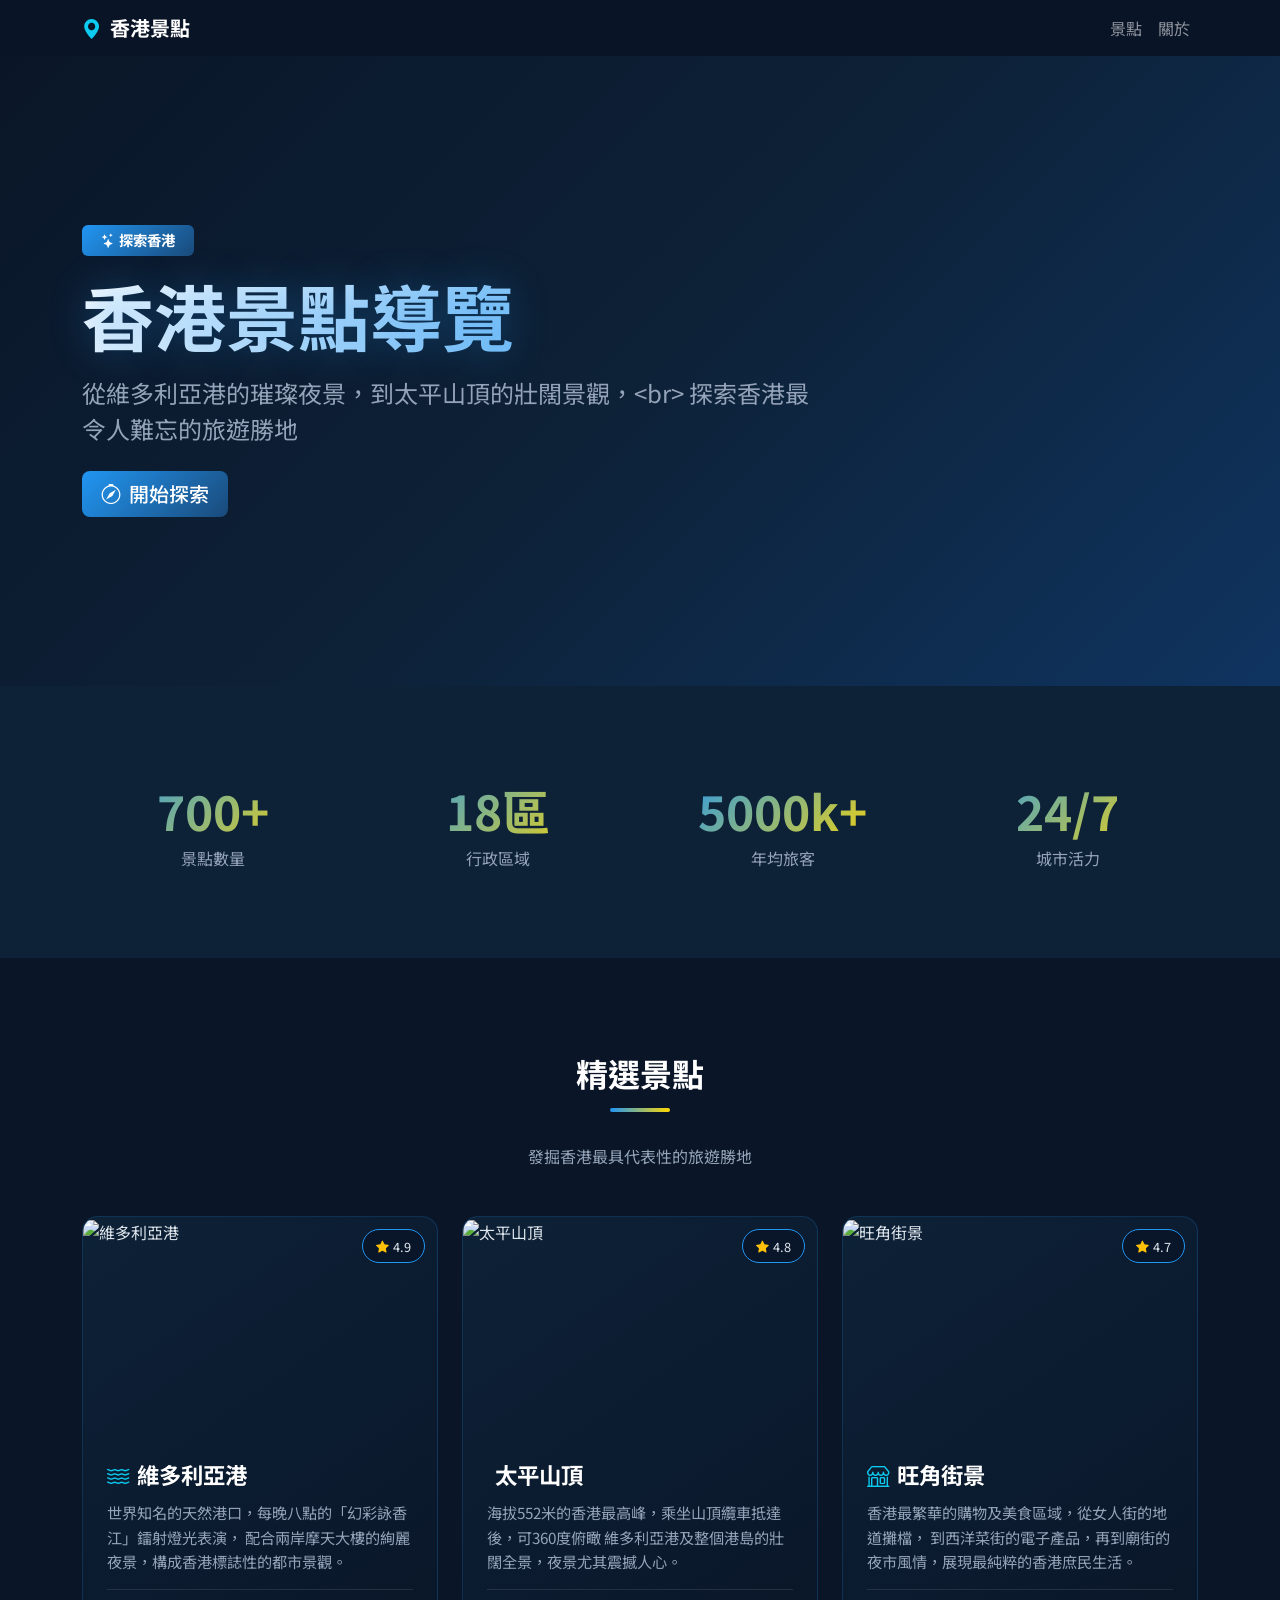
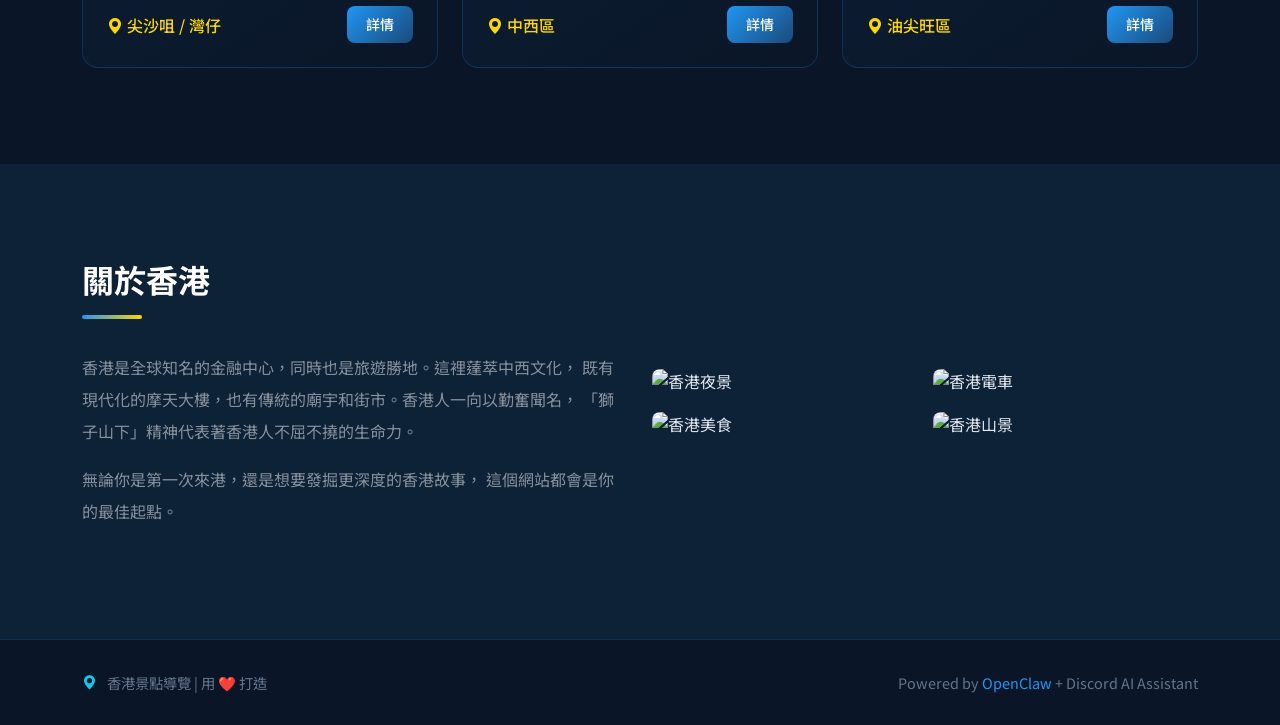
==== projects/hk-place-web/index.html @ 6b58ecf0 "feat: add YouTube video design + HK attractions demo page - YOUTUBE_VIDEO_DESIGN.md: Full video scri" ====
<!DOCTYPE html>
<html lang="zh-Hant">
<head>
    <meta charset="UTF-8">
    <meta name="viewport" content="width=device-width, initial-scale=1.0">
    <title>香港景點導覽 | Hong Kong Attractions</title>
    <!-- Bootstrap 5 CSS -->
    <link href="https://cdn.jsdelivr.net/npm/bootstrap@5.3.2/dist/css/bootstrap.min.css" rel="stylesheet">
    <!-- Google Fonts - Noto Sans HK -->
    <link rel="preconnect" href="https://fonts.googleapis.com">
    <link rel="preconnect" href="https://fonts.gstatic.com" crossorigin>
    <link href="https://fonts.googleapis.com/css2?family=Noto+Sans+HK:wght@400;500;700&display=swap" rel="stylesheet">
    <!-- Bootstrap Icons -->
    <link rel="stylesheet" href="https://cdn.jsdelivr.net/npm/bootstrap-icons@1.11.1/font/bootstrap-icons.css">
    <style>
        :root {
            --hk-midnight: #0a1628;
            --hk-deep-blue: #0d2137;
            --hk-accent: #1a4a7a;
            --hk-glow: #2196F3;
            --hk-gold: #FFD700;
        }

        * {
            font-family: 'Noto Sans HK', sans-serif;
        }

        body {
            background-color: var(--hk-midnight);
            color: #e0e6ed;
        }

        /* Hero Section */
        .hero-section {
            min-height: 70vh;
            background: linear-gradient(135deg, var(--hk-midnight) 0%, var(--hk-deep-blue) 50%, #0f3460 100%);
            position: relative;
            overflow: hidden;
            display: flex;
            align-items: center;
        }

        .hero-section::before {
            content: '';
            position: absolute;
            top: 0;
            left: 0;
            right: 0;
            bottom: 0;
            background: url('https://images.unsplash.com/photo-1536599018102-9f803c140fc1?w=1920&q=80') center/cover;
            opacity: 0.3;
        }

        .hero-section .container {
            position: relative;
            z-index: 2;
        }

        .hero-title {
            font-size: clamp(2.5rem, 6vw, 4.5rem);
            font-weight: 700;
            background: linear-gradient(135deg, #ffffff 0%, var(--hk-glow) 100%);
            -webkit-background-clip: text;
            -webkit-text-fill-color: transparent;
            background-clip: text;
            text-shadow: 0 0 40px rgba(33, 150, 243, 0.3);
        }

        .hero-subtitle {
            font-size: clamp(1.1rem, 2.5vw, 1.5rem);
            color: #94a3b8;
        }

        .badge-hk {
            background: linear-gradient(135deg, var(--hk-glow), var(--hk-accent));
            padding: 0.5rem 1.2rem;
            font-size: 0.9rem;
        }

        /* Attraction Cards */
        .attraction-card {
            background: linear-gradient(145deg, var(--hk-deep-blue), var(--hk-midnight));
            border: 1px solid rgba(33, 150, 243, 0.2);
            border-radius: 16px;
            overflow: hidden;
            transition: transform 0.3s ease, box-shadow 0.3s ease;
            height: 100%;
        }

        .attraction-card:hover {
            transform: translateY(-8px);
            box-shadow: 0 20px 40px rgba(33, 150, 243, 0.2);
            border-color: var(--hk-glow);
        }

        .card-img-wrapper {
            height: 220px;
            overflow: hidden;
            position: relative;
        }

        .card-img-wrapper img {
            width: 100%;
            height: 100%;
            object-fit: cover;
            transition: transform 0.5s ease;
        }

        .attraction-card:hover .card-img-wrapper img {
            transform: scale(1.1);
        }

        .card-badge {
            position: absolute;
            top: 12px;
            right: 12px;
            background: rgba(10, 22, 40, 0.85);
            backdrop-filter: blur(8px);
            padding: 0.4rem 0.8rem;
            border-radius: 20px;
            font-size: 0.8rem;
            border: 1px solid var(--hk-glow);
        }

        .card-body {
            padding: 1.5rem;
        }

        .card-title {
            font-size: 1.4rem;
            font-weight: 700;
            color: #ffffff;
            margin-bottom: 0.75rem;
        }

        .card-text {
            color: #94a3b8;
            font-size: 0.95rem;
            line-height: 1.6;
        }

        .card-footer-custom {
            display: flex;
            justify-content: space-between;
            align-items: center;
            margin-top: 1rem;
            padding-top: 1rem;
            border-top: 1px solid rgba(255, 255, 255, 0.1);
        }

        .rating {
            color: var(--hk-gold);
            font-weight: 500;
        }

        .btn-hk {
            background: linear-gradient(135deg, var(--hk-glow), var(--hk-accent));
            color: white;
            border: none;
            padding: 0.5rem 1.2rem;
            border-radius: 8px;
            font-weight: 500;
            transition: all 0.3s ease;
        }

        .btn-hk:hover {
            color: white;
            transform: scale(1.05);
            box-shadow: 0 4px 15px rgba(33, 150, 243, 0.4);
        }

        /* Section Titles */
        .section-title {
            font-size: 2rem;
            font-weight: 700;
            text-align: center;
            margin-bottom: 1rem;
            color: #ffffff;
        }

        .section-subtitle {
            text-align: center;
            color: #94a3b8;
            margin-bottom: 3rem;
        }

        .title-decoration {
            width: 60px;
            height: 4px;
            background: linear-gradient(90deg, var(--hk-glow), var(--hk-gold));
            border-radius: 2px;
            margin: 0 auto 2rem;
        }

        /* Stats Section */
        .stats-section {
            background: var(--hk-deep-blue);
            padding: 4rem 0;
        }

        .stat-item {
            text-align: center;
            padding: 1.5rem;
        }

        .stat-number {
            font-size: 3rem;
            font-weight: 700;
            background: linear-gradient(135deg, var(--hk-glow), var(--hk-gold));
            -webkit-background-clip: text;
            -webkit-text-fill-color: transparent;
            background-clip: text;
        }

        .stat-label {
            color: #94a3b8;
            font-size: 1rem;
        }

        /* Footer */
        .footer {
            background: var(--hk-midnight);
            border-top: 1px solid rgba(33, 150, 243, 0.2);
            padding: 2rem 0;
        }

        .footer-text {
            color: #64748b;
            font-size: 0.9rem;
        }

        .footer-text a {
            color: var(--hk-glow);
            text-decoration: none;
        }

        /* Scroll to top button */
        .scroll-top {
            position: fixed;
            bottom: 30px;
            right: 30px;
            width: 50px;
            height: 50px;
            background: linear-gradient(135deg, var(--hk-glow), var(--hk-accent));
            border-radius: 50%;
            display: flex;
            align-items: center;
            justify-content: center;
            color: white;
            text-decoration: none;
            opacity: 0;
            transition: opacity 0.3s ease;
            box-shadow: 0 4px 15px rgba(33, 150, 243, 0.4);
            z-index: 1000;
        }

        .scroll-top.visible {
            opacity: 1;
        }

        .scroll-top:hover {
            color: white;
            transform: translateY(-3px);
        }

        /* Responsive */
        @media (max-width: 768px) {
            .hero-section {
                min-height: 50vh;
            }
            
            .card-img-wrapper {
                height: 180px;
            }
        }
    </style>
</head>
<body>

    <!-- Navigation -->
    <nav class="navbar navbar-expand-lg navbar-dark" style="background: rgba(10, 22, 40, 0.95); backdrop-filter: blur(10px);">
        <div class="container">
            <a class="navbar-brand fw-bold" href="#">
                <i class="bi bi-geo-alt-fill text-info me-2"></i>香港景點
            </a>
            <button class="navbar-toggler border-0" type="button" data-bs-toggle="collapse" data-bs-target="#navbarNav">
                <span class="navbar-toggler-icon"></span>
            </button>
            <div class="collapse navbar-collapse" id="navbarNav">
                <ul class="navbar-nav ms-auto">
                    <li class="nav-item"><a class="nav-link" href="#attractions">景點</a></li>
                    <li class="nav-item"><a class="nav-link" href="#about">關於</a></li>
                </ul>
            </div>
        </div>
    </nav>

    <!-- Hero Section -->
    <section class="hero-section">
        <div class="container text-center text-lg-start">
            <div class="row align-items-center">
                <div class="col-lg-8">
                    <span class="badge badge-hk mb-3">
                        <i class="bi bi-stars me-1"></i>探索香港
                    </span>
                    <h1 class="hero-title mb-3">香港景點導覽</h1>
                    <p class="hero-subtitle mb-4">
                        從維多利亞港的璀璨夜景，到太平山頂的壯闊景觀，<br>
                        探索香港最令人難忘的旅遊勝地
                    </p>
                    <a href="#attractions" class="btn btn-hk btn-lg">
                        <i class="bi bi-compass me-2"></i>開始探索
                    </a>
                </div>
            </div>
        </div>
    </section>

    <!-- Stats Section -->
    <section class="stats-section">
        <div class="container">
            <div class="row">
                <div class="col-6 col-md-3">
                    <div class="stat-item">
                        <div class="stat-number">700+</div>
                        <div class="stat-label">景點數量</div>
                    </div>
                </div>
                <div class="col-6 col-md-3">
                    <div class="stat-item">
                        <div class="stat-number">18區</div>
                        <div class="stat-label">行政區域</div>
                    </div>
                </div>
                <div class="col-6 col-md-3">
                    <div class="stat-item">
                        <div class="stat-number">5000k+</div>
                        <div class="stat-label">年均旅客</div>
                    </div>
                </div>
                <div class="col-6 col-md-3">
                    <div class="stat-item">
                        <div class="stat-number">24/7</div>
                        <div class="stat-label">城市活力</div>
                    </div>
                </div>
            </div>
        </div>
    </section>

    <!-- Attractions Section -->
    <section id="attractions" class="py-5" style="background: var(--hk-midnight);">
        <div class="container py-5">
            <h2 class="section-title">精選景點</h2>
            <div class="title-decoration"></div>
            <p class="section-subtitle">發掘香港最具代表性的旅遊勝地</p>
            
            <div class="row g-4">
                <!-- Victoria Harbour -->
                <div class="col-lg-4 col-md-6">
                    <div class="attraction-card">
                        <div class="card-img-wrapper">
                            <img src="https://images.unsplash.com/photo-1536599018102-9f803c140fc1?w=800&q=80" 
                                 alt="維多利亞港" loading="lazy">
                            <span class="card-badge">
                                <i class="bi bi-star-fill text-warning me-1"></i>4.9
                            </span>
                        </div>
                        <div class="card-body">
                            <h3 class="card-title">
                                <i class="bi bi-water text-info me-2"></i>維多利亞港
                            </h3>
                            <p class="card-text">
                                世界知名的天然港口，每晚八點的「幻彩詠香江」鐳射燈光表演，
                                配合兩岸摩天大樓的絢麗夜景，構成香港標誌性的都市景觀。
                            </p>
                            <div class="card-footer-custom">
                                <span class="rating">
                                    <i class="bi bi-geo-alt-fill me-1"></i>尖沙咀 / 灣仔
                                </span>
                                <a href="#" class="btn btn-hk btn-sm">詳情</a>
                            </div>
                        </div>
                    </div>
                </div>

                <!-- Victoria Peak -->
                <div class="col-lg-4 col-md-6">
                    <div class="attraction-card">
                        <div class="card-img-wrapper">
                            <img src="https://images.unsplash.com/photo-1518509562904-e7ef99cdcc86?w=800&q=80" 
                                 alt="太平山頂" loading="lazy">
                            <span class="card-badge">
                                <i class="bi bi-star-fill text-warning me-1"></i>4.8
                            </span>
                        </div>
                        <div class="card-body">
                            <h3 class="card-title">
                                <i class="bi bi-mountain text-info me-2"></i>太平山頂
                            </h3>
                            <p class="card-text">
                                海拔552米的香港最高峰，乘坐山頂纜車抵達後，可360度俯瞰
                                維多利亞港及整個港島的壯闊全景，夜景尤其震撼人心。
                            </p>
                            <div class="card-footer-custom">
                                <span class="rating">
                                    <i class="bi bi-geo-alt-fill me-1"></i>中西區
                                </span>
                                <a href="#" class="btn btn-hk btn-sm">詳情</a>
                            </div>
                        </div>
                    </div>
                </div>

                <!-- Mong Kok -->
                <div class="col-lg-4 col-md-6">
                    <div class="attraction-card">
                        <div class="card-img-wrapper">
                            <img src="https://images.unsplash.com/photo-1506970845246-18f21d533b20?w=800&q=80" 
                                 alt="旺角街景" loading="lazy">
                            <span class="card-badge">
                                <i class="bi bi-star-fill text-warning me-1"></i>4.7
                            </span>
                        </div>
                        <div class="card-body">
                            <h3 class="card-title">
                                <i class="bi bi-shop text-info me-2"></i>旺角街景
                            </h3>
                            <p class="card-text">
                                香港最繁華的購物及美食區域，從女人街的地道攤檔，
                                到西洋菜街的電子產品，再到廟街的夜市風情，展現最純粹的香港庶民生活。
                            </p>
                            <div class="card-footer-custom">
                                <span class="rating">
                                    <i class="bi bi-geo-alt-fill me-1"></i>油尖旺區
                                </span>
                                <a href="#" class="btn btn-hk btn-sm">詳情</a>
                            </div>
                        </div>
                    </div>
                </div>
            </div>
        </div>
    </section>

    <!-- About Section -->
    <section id="about" class="py-5" style="background: var(--hk-deep-blue);">
        <div class="container py-5">
            <div class="row align-items-center">
                <div class="col-lg-6 mb-4 mb-lg-0">
                    <h2 class="section-title text-lg-start">關於香港</h2>
                    <div class="title-decoration ms-lg-0"></div>
                    <p class="text-white-50 lh-lg">
                        香港是全球知名的金融中心，同時也是旅遊勝地。這裡薘萃中西文化，
                        既有現代化的摩天大樓，也有傳統的廟宇和街市。香港人一向以勤奮聞名，
                        「獅子山下」精神代表著香港人不屈不撓的生命力。
                    </p>
                    <p class="text-white-50 lh-lg">
                        無論你是第一次來港，還是想要發掘更深度的香港故事，
                        這個網站都會是你的最佳起點。
                    </p>
                </div>
                <div class="col-lg-6">
                    <div class="row g-3">
                        <div class="col-6">
                            <img src="https://images.unsplash.com/photo-1590735213920-68192a487bc2?w=400&q=80" 
                                 alt="香港夜景" class="img-fluid rounded-3">
                        </div>
                        <div class="col-6">
                            <img src="https://images.unsplash.com/photo-1558431382-f12e866a069d?w=400&q=80" 
                                 alt="香港電車" class="img-fluid rounded-3">
                        </div>
                        <div class="col-6">
                            <img src="https://images.unsplash.com/photo-1534540328408-c0fc3c1b902e?w=400&q=80" 
                                 alt="香港美食" class="img-fluid rounded-3">
                        </div>
                        <div class="col-6">
                            <img src="https://images.unsplash.com/photo-1583864697784-a0efc8379f70?w=400&q=80" 
                                 alt="香港山景" class="img-fluid rounded-3">
                        </div>
                    </div>
                </div>
            </div>
        </div>
    </section>

    <!-- Footer -->
    <footer class="footer">
        <div class="container">
            <div class="row align-items-center">
                <div class="col-md-6 text-center text-md-start mb-3 mb-md-0">
                    <p class="footer-text mb-0">
                        <i class="bi bi-geo-alt-fill text-info me-2"></i>
                        香港景點導覽 | 用 ❤️ 打造
                    </p>
                </div>
                <div class="col-md-6 text-center text-md-end">
                    <p class="footer-text mb-0">
                        Powered by <a href="#">OpenClaw</a> + Discord AI Assistant
                    </p>
                </div>
            </div>
        </div>
    </footer>

    <!-- Scroll to top -->
    <a href="#" class="scroll-top" id="scrollTop">
        <i class="bi bi-arrow-up"></i>
    </a>

    <!-- Bootstrap JS -->
    <script src="https://cdn.jsdelivr.net/npm/bootstrap@5.3.2/dist/js/bootstrap.bundle.min.js"></script>
    
    <script>
        // Scroll to top button visibility
        const scrollTopBtn = document.getElementById('scrollTop');
        window.addEventListener('scroll', () => {
            if (window.scrollY > 300) {
                scrollTopBtn.classList.add('visible');
            } else {
                scrollTopBtn.classList.remove('visible');
            }
        });

        // Smooth scroll
        document.querySelectorAll('a[href^="#"]').forEach(anchor => {
            anchor.addEventListener('click', function (e) {
                e.preventDefault();
                const target = document.querySelector(this.getAttribute('href'));
                if (target) {
                    target.scrollIntoView({
                        behavior: 'smooth',
                        block: 'start'
                    });
                }
            });
        });

        // Intersection Observer for fade-in animations
        const observerOptions = {
            threshold: 0.1,
            rootMargin: '0px 0px -50px 0px'
        };

        const observer = new IntersectionObserver((entries) => {
            entries.forEach(entry => {
                if (entry.isIntersecting) {
                    entry.target.style.opacity = '1';
                    entry.target.style.transform = 'translateY(0)';
                }
            });
        }, observerOptions);

        document.querySelectorAll('.attraction-card').forEach((card, index) => {
            card.style.opacity = '0';
            card.style.transform = 'translateY(30px)';
            card.style.transition = `all 0.6s ease ${index * 0.1}s`;
            observer.observe(card);
        });

        // Typing effect for hero subtitle
        const typingText = document.querySelector('.hero-subtitle');
        if (typingText) {
            const originalHTML = typingText.innerHTML;
            typingText.innerHTML = '';
            let i = 0;
            function typeWriter() {
                if (i < originalHTML.length) {
                    typingText.innerHTML += originalHTML.charAt(i);
                    i++;
                    setTimeout(typeWriter, 20);
                }
            }
            // Start typing after a short delay
            setTimeout(typeWriter, 800);
        }

        console.log('🌃 香港景點導覽 - 載入完成！');
    </script>
</body>
</html>
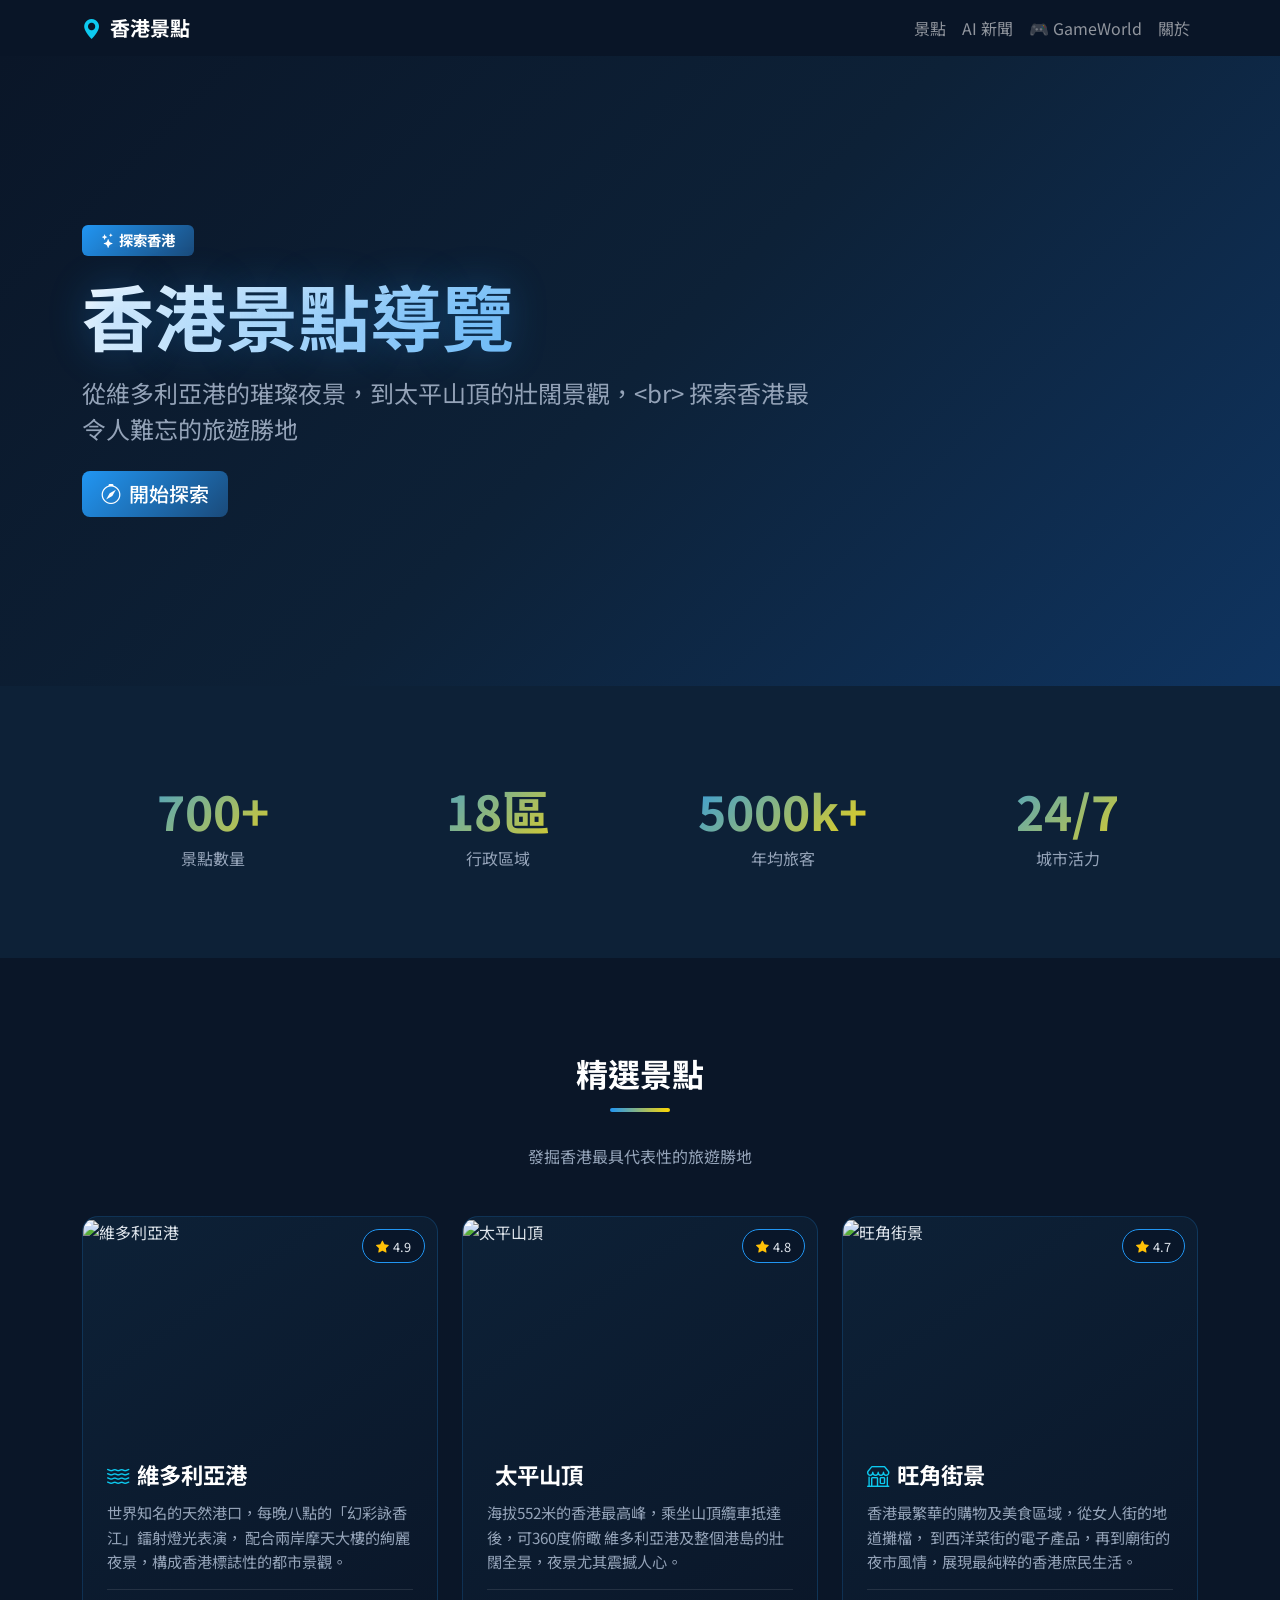
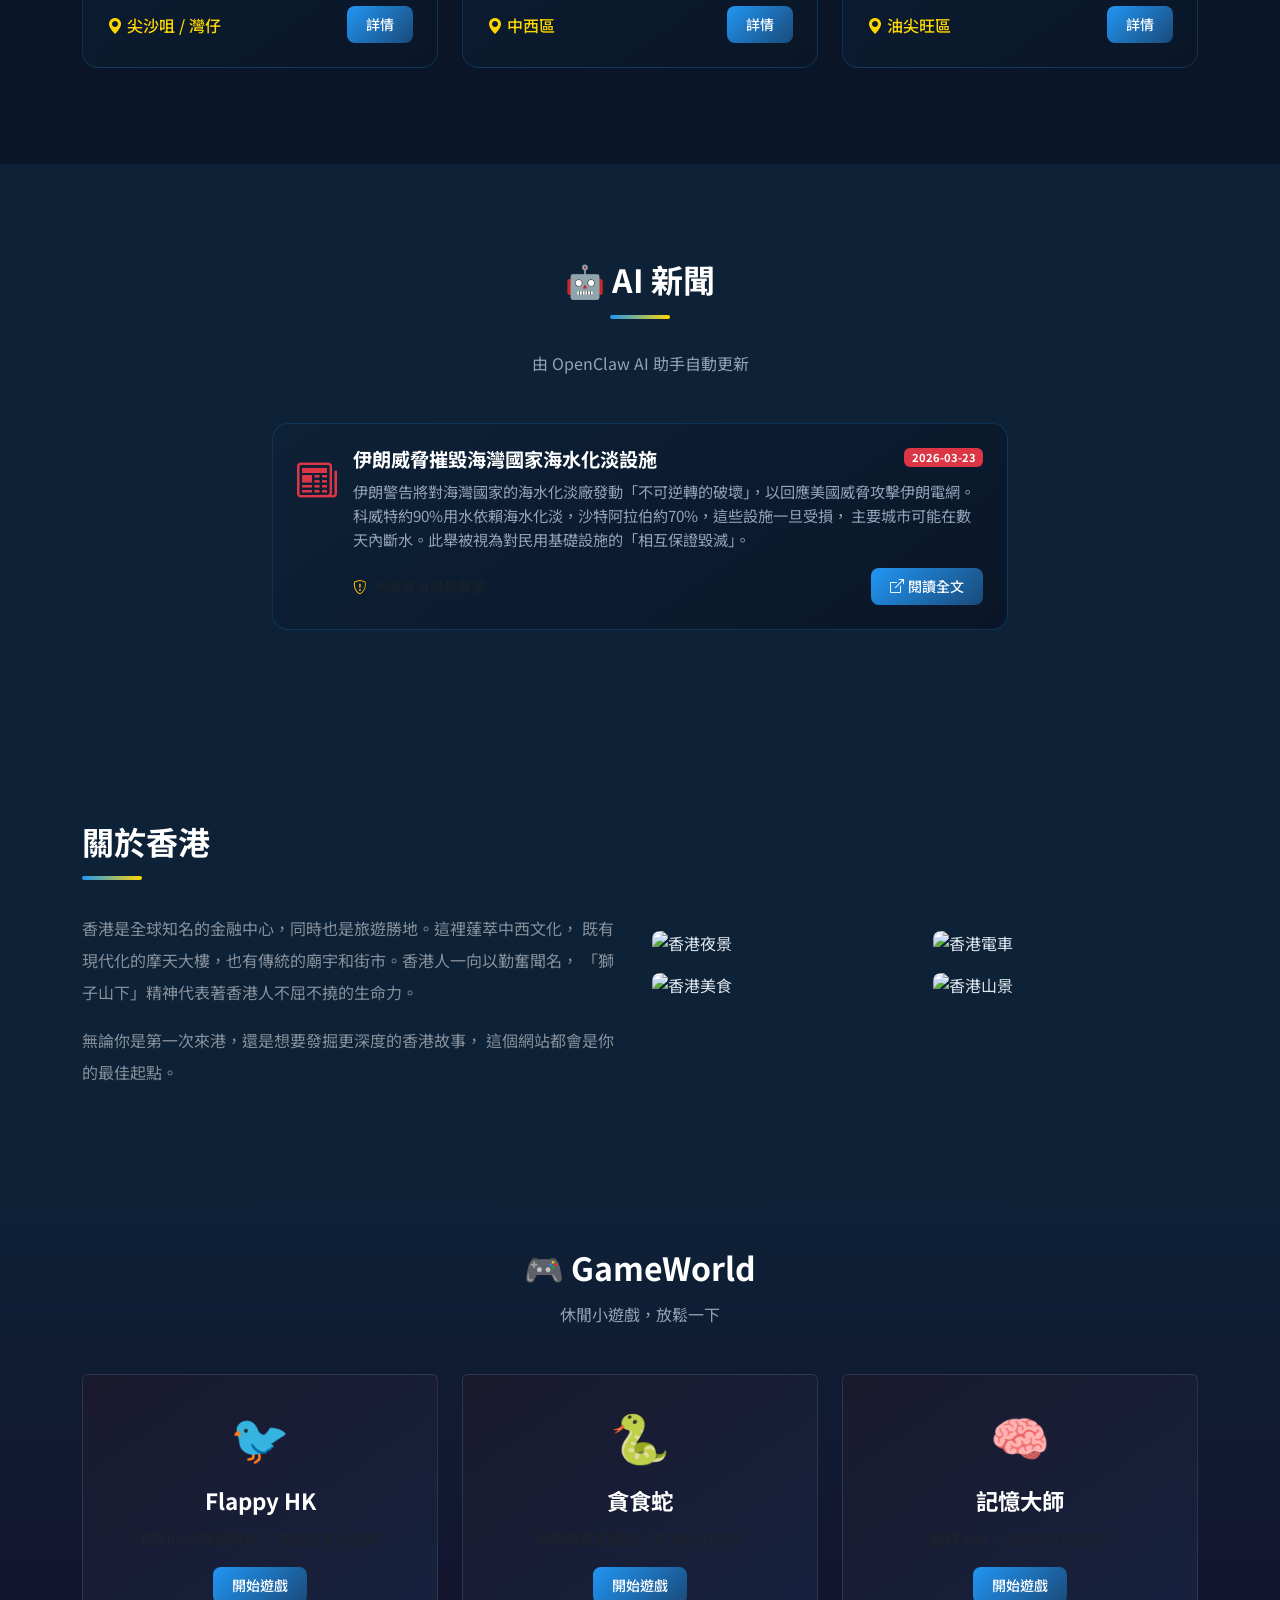
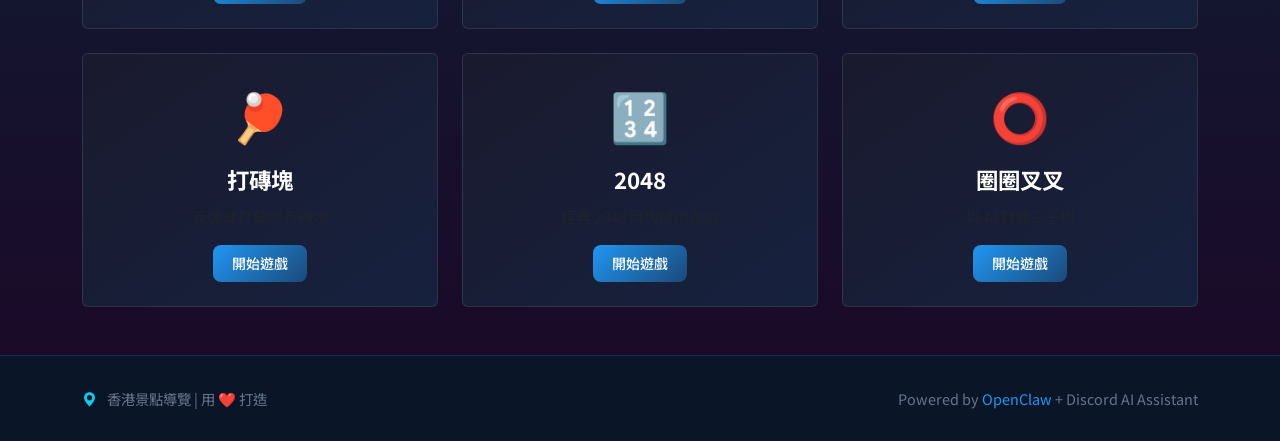
==== commit f435cc66: "feat: add GameWorld mini games section - Added 🎮 GameWorld nav link - 6 mini games: Flappy HK, Snake" ====
--- a/projects/hk-place-web/index.html
+++ b/projects/hk-place-web/index.html
@@ -273,6 +273,23 @@
                 height: 180px;
             }
         }
+
+        /* GameWorld Cards */
+        .game-card {
+            transition: transform 0.3s ease, box-shadow 0.3s ease;
+            cursor: pointer;
+        }
+        .game-card:hover {
+            transform: translateY(-8px) scale(1.02);
+            box-shadow: 0 15px 35px rgba(139, 92, 246, 0.3);
+            border-color: rgba(139, 92, 246, 0.5) !important;
+        }
+        .game-icon {
+            transition: transform 0.3s ease;
+        }
+        .game-card:hover .game-icon {
+            transform: scale(1.2);
+        }
     </style>
 </head>
 <body>
@@ -289,6 +306,8 @@
             <div class="collapse navbar-collapse" id="navbarNav">
                 <ul class="navbar-nav ms-auto">
                     <li class="nav-item"><a class="nav-link" href="#attractions">景點</a></li>
+                    <li class="nav-item"><a class="nav-link" href="#news">AI 新聞</a></li>
+                    <li class="nav-item"><a class="nav-link" href="#gameworld">🎮 GameWorld</a></li>
                     <li class="nav-item"><a class="nav-link" href="#about">關於</a></li>
                 </ul>
             </div>
@@ -443,6 +462,53 @@
         </div>
     </section>
 
+    <!-- AI News Section -->
+    <section id="news" class="py-5" style="background: var(--hk-deep-blue);">
+        <div class="container py-5">
+            <h2 class="section-title">🤖 AI 新聞</h2>
+            <div class="title-decoration"></div>
+            <p class="section-subtitle">由 OpenClaw AI 助手自動更新</p>
+            
+            <div class="row g-4 justify-content-center">
+                <div class="col-lg-8">
+                    <div class="attraction-card p-4">
+                        <div class="d-flex align-items-start gap-3">
+                            <div class="news-icon-wrapper">
+                                <i class="bi bi-newspaper text-danger" style="font-size: 2.5rem;"></i>
+                            </div>
+                            <div class="flex-grow-1">
+                                <div class="d-flex justify-content-between align-items-start mb-2">
+                                    <h3 class="card-title mb-0" style="font-size: 1.2rem;">
+                                        伊朗威脅摧毀海灣國家海水化淡設施
+                                    </h3>
+                                    <span class="badge bg-danger ms-2" style="font-size: 0.7rem; white-space: nowrap;">
+                                        2026-03-23
+                                    </span>
+                                </div>
+                                <p class="card-text mb-3" style="font-size: 0.95rem;">
+                                    伊朗警告將對海灣國家的海水化淡廠發動「不可逆轉的破壞」，以回應美國威脅攻擊伊朗電網。
+                                    科威特約90%用水依賴海水化淡，沙特阿拉伯約70%，這些設施一旦受損，
+                                    主要城市可能在數天內斷水。此舉被視為對民用基礎設施的「相互保證毀滅」。
+                                </p>
+                                <div class="card-footer-custom border-0 pt-0 mt-2">
+                                    <span class="text-muted" style="font-size: 0.85rem;">
+                                        <i class="bi bi-shield-exclamation text-warning me-1"></i>
+                                        地緣政治局勢緊張
+                                    </span>
+                                    <a href="https://www.theguardian.com/world/2026/mar/23/iran-threat-to-destroy-water-facilities-gulf" 
+                                       target="_blank" 
+                                       class="btn btn-hk btn-sm">
+                                        <i class="bi bi-box-arrow-up-right me-1"></i>閱讀全文
+                                    </a>
+                                </div>
+                            </div>
+                        </div>
+                    </div>
+                </div>
+            </div>
+        </div>
+    </section>
+
     <!-- About Section -->
     <section id="about" class="py-5" style="background: var(--hk-deep-blue);">
         <div class="container py-5">
@@ -484,6 +550,103 @@
         </div>
     </section>
 
+    <!-- GameWorld Section -->
+    <section id="gameworld" class="py-5" style="background: linear-gradient(180deg, var(--hk-deep-blue) 0%, #1a0a28 100%);">
+        <div class="container">
+            <h2 class="section-title">🎮 GameWorld</h2>
+            <p class="section-subtitle">休閒小遊戲，放鬆一下</p>
+            
+            <div class="row g-4">
+                <!-- Flappy Bird Clone -->
+                <div class="col-md-6 col-lg-4">
+                    <div class="card h-100 game-card" style="background: linear-gradient(145deg, #1a1a2e, #16213e); border: 1px solid rgba(255,255,255,0.1);">
+                        <div class="card-body text-center">
+                            <div class="game-icon mb-3" style="font-size: 3rem;">🐦</div>
+                            <h5 class="card-title">Flappy HK</h5>
+                            <p class="card-text text-muted small">控制小鳥穿過障礙，飛越維多利亞港</p>
+                            <button class="btn btn-hk btn-sm" onclick="launchGame('flappy')">開始遊戲</button>
+                        </div>
+                    </div>
+                </div>
+                
+                <!-- Snake Game -->
+                <div class="col-md-6 col-lg-4">
+                    <div class="card h-100 game-card" style="background: linear-gradient(145deg, #1a1a2e, #16213e); border: 1px solid rgba(255,255,255,0.1);">
+                        <div class="card-body text-center">
+                            <div class="game-icon mb-3" style="font-size: 3rem;">🐍</div>
+                            <h5 class="card-title">貪食蛇</h5>
+                            <p class="card-text text-muted small">經典貪食蛇遊戲，吃掉所有食物</p>
+                            <button class="btn btn-hk btn-sm" onclick="launchGame('snake')">開始遊戲</button>
+                        </div>
+                    </div>
+                </div>
+                
+                <!-- Memory Game -->
+                <div class="col-md-6 col-lg-4">
+                    <div class="card h-100 game-card" style="background: linear-gradient(145deg, #1a1a2e, #16213e); border: 1px solid rgba(255,255,255,0.1);">
+                        <div class="card-body text-center">
+                            <div class="game-icon mb-3" style="font-size: 3rem;">🧠</div>
+                            <h5 class="card-title">記憶大師</h5>
+                            <p class="card-text text-muted small">翻轉卡片，測試你的記憶力</p>
+                            <button class="btn btn-hk btn-sm" onclick="launchGame('memory')">開始遊戲</button>
+                        </div>
+                    </div>
+                </div>
+                
+                <!-- Breakout -->
+                <div class="col-md-6 col-lg-4">
+                    <div class="card h-100 game-card" style="background: linear-gradient(145deg, #1a1a2e, #16213e); border: 1px solid rgba(255,255,255,0.1);">
+                        <div class="card-body text-center">
+                            <div class="game-icon mb-3" style="font-size: 3rem;">🏓</div>
+                            <h5 class="card-title">打磚塊</h5>
+                            <p class="card-text text-muted small">反彈球打破所有磚塊</p>
+                            <button class="btn btn-hk btn-sm" onclick="launchGame('breakout')">開始遊戲</button>
+                        </div>
+                    </div>
+                </div>
+                
+                <!-- 2048 -->
+                <div class="col-md-6 col-lg-4">
+                    <div class="card h-100 game-card" style="background: linear-gradient(145deg, #1a1a2e, #16213e); border: 1px solid rgba(255,255,255,0.1);">
+                        <div class="card-body text-center">
+                            <div class="game-icon mb-3" style="font-size: 3rem;">🔢</div>
+                            <h5 class="card-title">2048</h5>
+                            <p class="card-text text-muted small">經典 2048 滑塊拼圖遊戲</p>
+                            <button class="btn btn-hk btn-sm" onclick="launchGame('2048')">開始遊戲</button>
+                        </div>
+                    </div>
+                </div>
+                
+                <!-- Tic Tac Toe -->
+                <div class="col-md-6 col-lg-4">
+                    <div class="card h-100 game-card" style="background: linear-gradient(145deg, #1a1a2e, #16213e); border: 1px solid rgba(255,255,255,0.1);">
+                        <div class="card-body text-center">
+                            <div class="game-icon mb-3" style="font-size: 3rem;">⭕</div>
+                            <h5 class="card-title">圈圈叉叉</h5>
+                            <p class="card-text text-muted small">與 AI 對戰三子棋</p>
+                            <button class="btn btn-hk btn-sm" onclick="launchGame('tictactoe')">開始遊戲</button>
+                        </div>
+                    </div>
+                </div>
+            </div>
+        </div>
+    </section>
+
+    <!-- Game Modal -->
+    <div class="modal fade" id="gameModal" tabindex="-1" aria-hidden="true">
+        <div class="modal-dialog modal-lg modal-dialog-centered">
+            <div class="modal-content" style="background: var(--hk-midnight);">
+                <div class="modal-header border-secondary">
+                    <h5 class="modal-title" id="gameModalTitle">遊戲</h5>
+                    <button type="button" class="btn-close btn-close-white" data-bs-dismiss="modal" aria-label="Close"></button>
+                </div>
+                <div class="modal-body p-0" id="gameContainer" style="min-height: 400px; background: #0a0a0a;">
+                    <!-- Game will be rendered here -->
+                </div>
+            </div>
+        </div>
+    </div>
+
     <!-- Footer -->
     <footer class="footer">
         <div class="container">
@@ -576,6 +739,452 @@
         }
 
         console.log('🌃 香港景點導覽 - 載入完成！');
+
+        // ==================== GAMEWORLD ====================
+        const gameModal = new bootstrap.Modal(document.getElementById('gameModal'));
+        let currentGame = null;
+
+        function launchGame(gameType) {
+            document.getElementById('gameModalTitle').textContent = {
+                'flappy': '🐦 Flappy HK',
+                'snake': '🐍 貪食蛇',
+                'memory': '🧠 記憶大師',
+                'breakout': '🏓 打磚塊',
+                '2048': '🔢 2048',
+                'tictactoe': '⭕ 圈圈叉叉'
+            }[gameType] || '遊戲';
+            
+            const container = document.getElementById('gameContainer');
+            container.innerHTML = '';
+            
+            switch(gameType) {
+                case 'flappy': initFlappyBird(container); break;
+                case 'snake': initSnake(container); break;
+                case 'memory': initMemory(container); break;
+                case 'breakout': initBreakout(container); break;
+                case '2048': init2048(container); break;
+                case 'tictactoe': initTicTacToe(container); break;
+            }
+            
+            gameModal.show();
+        }
+
+        // ---- FLAPPY BIRD ----
+        function initFlappyBird(container) {
+            container.innerHTML = `<canvas id="flappyCanvas" width="400" height="500" style="display:block;margin:0 auto;"></canvas>`;
+            const canvas = document.getElementById('flappyCanvas');
+            const ctx = canvas.getContext('2d');
+            
+            let bird = { x: 80, y: 250, vy: 0, gravity: 0.5, jump: -8, radius: 15 };
+            let pipes = [], score = 0, gameOver = false, running = true;
+            
+            function spawnPipe() {
+                const gap = 120 + Math.random() * 40;
+                const height = 100 + Math.random() * 150;
+                pipes.push({ x: 400, top: height, bottom: 400 - gap, passed: false });
+            }
+            
+            function draw() {
+                ctx.fillStyle = '#1a1a2e';
+                ctx.fillRect(0, 0, 400, 500);
+                
+                // Draw pipes
+                pipes.forEach(p => {
+                    ctx.fillStyle = '#22c55e';
+                    ctx.fillRect(p.x, 0, 50, p.top);
+                    ctx.fillRect(p.x, p.bottom, 50, 500 - p.bottom);
+                });
+                
+                // Draw bird
+                ctx.fillStyle = '#fbbf24';
+                ctx.beginPath();
+                ctx.arc(bird.x, bird.y, bird.radius, 0, Math.PI * 2);
+                ctx.fill();
+                
+                // Draw score
+                ctx.fillStyle = 'white';
+                ctx.font = 'bold 30px sans-serif';
+                ctx.textAlign = 'center';
+                ctx.fillText(score, 200, 50);
+                
+                if (gameOver) {
+                    ctx.fillStyle = 'rgba(0,0,0,0.7)';
+                    ctx.fillRect(0, 0, 400, 500);
+                    ctx.fillStyle = 'white';
+                    ctx.font = 'bold 24px sans-serif';
+                    ctx.fillText('遊戲結束!', 200, 230);
+                    ctx.font = '18px sans-serif';
+                    ctx.fillText('分數: ' + score, 200, 265);
+                    ctx.fillText('點擊重新開始', 200, 300);
+                }
+            }
+            
+            function update() {
+                if (gameOver) return;
+                bird.vy += bird.gravity;
+                bird.y += bird.vy;
+                if (bird.y > 480 || bird.y < 0) gameOver = true;
+                
+                pipes.forEach(p => {
+                    p.x -= 2;
+                    if (p.x < -50) pipes.shift();
+                    if (!p.passed && p.x + 50 < bird.x) {
+                        p.passed = true;
+                        score++;
+                    }
+                    if (bird.x + bird.radius > p.x && bird.x - bird.radius < p.x + 50) {
+                        if (bird.y - bird.radius < p.top || bird.y + bird.radius > p.bottom) {
+                            gameOver = true;
+                        }
+                    }
+                });
+            }
+            
+            function loop() {
+                if (!running) return;
+                update();
+                draw();
+                if (!gameOver) requestAnimationFrame(loop);
+            }
+            
+            setInterval(() => { if (!gameOver) spawnPipe(); }, 2000);
+            loop();
+            
+            canvas.onclick = () => {
+                if (gameOver) {
+                    pipes = []; bird.y = 250; bird.vy = 0; score = 0; gameOver = false;
+                    loop();
+                } else {
+                    bird.vy = bird.jump;
+                }
+            };
+        }
+
+        // ---- SNAKE ----
+        function initSnake(container) {
+            container.innerHTML = `<canvas id="snakeCanvas" width="320" height="320" style="display:block;margin:0 auto;"></canvas>
+                <div style="text-align:center;color:white;padding:10px;">分數: <span id="snakeScore">0</span></div>`;
+            const canvas = document.getElementById('snakeCanvas');
+            const ctx = canvas.getContext('2d');
+            const gridSize = 16;
+            const tileCount = 20;
+            
+            let snake = [{x: 10, y: 10}], food = {x: 15, y: 15}, dx = 0, dy = 0, score = 0, gameOver = false;
+            
+            function draw() {
+                ctx.fillStyle = '#1a1a2e';
+                ctx.fillRect(0, 0, 320, 320);
+                
+                // Draw food
+                ctx.fillStyle = '#ef4444';
+                ctx.fillRect(food.x * gridSize + 1, food.y * gridSize + 1, gridSize - 2, gridSize - 2);
+                
+                // Draw snake
+                ctx.fillStyle = '#22c55e';
+                snake.forEach((s, i) => {
+                    ctx.fillStyle = i === 0 ? '#4ade80' : '#22c55e';
+                    ctx.fillRect(s.x * gridSize + 1, s.y * gridSize + 1, gridSize - 2, gridSize - 2);
+                });
+                
+                document.getElementById('snakeScore').textContent = score;
+            }
+            
+            function update() {
+                if (gameOver) return;
+                const head = { x: snake[0].x + dx, y: snake[0].y + dy };
+                
+                if (head.x < 0 || head.x >= tileCount || head.y < 0 || head.y >= tileCount) {
+                    gameOver = true; return;
+                }
+                
+                if (snake.some(s => s.x === head.x && s.y === head.y)) {
+                    gameOver = true; return;
+                }
+                
+                snake.unshift(head);
+                
+                if (head.x === food.x && head.y === food.y) {
+                    score++;
+                    food = { x: Math.floor(Math.random() * tileCount), y: Math.floor(Math.random() * tileCount) };
+                } else {
+                    snake.pop();
+                }
+            }
+            
+            function loop() {
+                update();
+                draw();
+                if (!gameOver) setTimeout(loop, 100);
+                else {
+                    ctx.fillStyle = 'rgba(0,0,0,0.7)';
+                    ctx.fillRect(0, 0, 320, 320);
+                    ctx.fillStyle = 'white';
+                    ctx.font = 'bold 20px sans-serif';
+                    ctx.textAlign = 'center';
+                    ctx.fillText('遊戲結束! 分數: ' + score, 160, 160);
+                }
+            }
+            
+            document.onkeydown = e => {
+                if (e.key === 'ArrowUp' && dy === 0) { dx = 0; dy = -1; }
+                else if (e.key === 'ArrowDown' && dy === 0) { dx = 0; dy = 1; }
+                else if (e.key === 'ArrowLeft' && dx === 0) { dx = -1; dy = 0; }
+                else if (e.key === 'ArrowRight' && dx === 0) { dx = 1; dy = 0; }
+            };
+            
+            loop();
+        }
+
+        // ---- MEMORY ----
+        function initMemory(container) {
+            const emojis = ['🎮', '🎯', '🎨', '🎭', '🎪', '🎢', '🎡', '🎠'];
+            let cards = [...emojis, ...emojis].sort(() => Math.random() - 0.5);
+            let flipped = [], matched = 0, moves = 0;
+            
+            container.innerHTML = `<div id="memoryBoard" style="display:grid;grid-template-columns:repeat(4,1fr);gap:10px;max-width:400px;margin:20px auto;padding:20px;"></div>
+                <div style="text-align:center;color:white;">用時: <span id="memoryMoves">0</span> 步</div>`;
+            
+            const board = document.getElementById('memoryBoard');
+            
+            function render() {
+                board.innerHTML = '';
+                cards.forEach((emoji, i) => {
+                    const isFlipped = flipped.includes(i) || matched.includes(i);
+                    board.innerHTML += `<div onclick="flipCard(${i})" style="width:70px;height:70px;background:${isFlipped ? '#3b82f6' : '#1a1a2e'};border-radius:10px;display:flex;align-items:center;justify-content:center;font-size:2rem;cursor:pointer;border:2px solid ${isFlipped ? '#3b82f6' : 'transparent'};">${isFlipped ? emoji : '?'}</div>`;
+                });
+                document.getElementById('memoryMoves').textContent = moves;
+            }
+            
+            window.flipCard = (i) => {
+                if (flipped.length === 2 || flipped.includes(i) || matched.includes(i)) return;
+                flipped.push(i);
+                render();
+                
+                if (flipped.length === 2) {
+                    moves++;
+                    if (cards[flipped[0]] === cards[flipped[1]]) {
+                        matched.push(...flipped);
+                        flipped = [];
+                        if (matched.length === cards.length) {
+                            setTimeout(() => alert('恭喜通關！用了 ' + moves + ' 步'), 100);
+                        }
+                    } else {
+                        setTimeout(() => { flipped = []; render(); }, 800);
+                    }
+                    render();
+                }
+            };
+            
+            render();
+        }
+
+        // ---- BREAKOUT ----
+        function initBreakout(container) {
+            container.innerHTML = `<canvas id="breakoutCanvas" width="400" height="400" style="display:block;margin:0 auto;"></canvas>`;
+            const canvas = document.getElementById('breakoutCanvas');
+            const ctx = canvas.getContext('2d');
+            
+            let paddle = { x: 150, y: 370, w: 80, h: 10 };
+            let ball = { x: 200, y: 350, vx: 3, vy: -3, r: 8 };
+            let bricks = [];
+            
+            for (let row = 0; row < 5; row++) {
+                for (let col = 0; col < 6; col++) {
+                    bricks.push({ x: col * 65 + 10, y: row * 25 + 30, w: 60, h: 20, color: ['#ef4444','#f97316','#eab308','#22c55e','#3b82f6'][row] });
+                }
+            }
+            
+            let score = 0, gameOver = false;
+            
+            function draw() {
+                ctx.fillStyle = '#1a1a2e';
+                ctx.fillRect(0, 0, 400, 400);
+                
+                bricks.forEach(b => { ctx.fillStyle = b.color; ctx.fillRect(b.x, b.y, b.w, b.h); });
+                
+                ctx.fillStyle = '#fbbf24';
+                ctx.beginPath();
+                ctx.arc(ball.x, ball.y, ball.r, 0, Math.PI * 2);
+                ctx.fill();
+                
+                ctx.fillStyle = '#3b82f6';
+                ctx.fillRect(paddle.x, paddle.y, paddle.w, paddle.h);
+                
+                ctx.fillStyle = 'white';
+                ctx.font = 'bold 16px sans-serif';
+                ctx.textAlign = 'left';
+                ctx.fillText('分數: ' + score, 10, 390);
+            }
+            
+            function update() {
+                if (gameOver) return;
+                ball.x += ball.vx;
+                ball.y += ball.vy;
+                
+                if (ball.x < ball.r || ball.x > 400 - ball.r) ball.vx *= -1;
+                if (ball.y < ball.r) ball.vy *= -1;
+                if (ball.y > 400) { gameOver = true; return; }
+                
+                if (ball.y + ball.r > paddle.y && ball.x > paddle.x && ball.x < paddle.x + paddle.w) {
+                    ball.vy = -3;
+                }
+                
+                bricks = bricks.filter(b => {
+                    if (ball.x > b.x && ball.x < b.x + b.w && ball.y > b.y && ball.y < b.y + b.h) {
+                        ball.vy *= -1;
+                        score++;
+                        return false;
+                    }
+                    return true;
+                });
+                
+                if (bricks.length === 0) { gameOver = true; alert('你赢了！分數: ' + score); }
+            }
+            
+            function loop() {
+                update();
+                draw();
+                if (!gameOver) requestAnimationFrame(loop);
+                else {
+                    ctx.fillStyle = 'rgba(0,0,0,0.7)';
+                    ctx.fillRect(0, 0, 400, 400);
+                    ctx.fillStyle = 'white';
+                    ctx.font = 'bold 20px sans-serif';
+                    ctx.textAlign = 'center';
+                    ctx.fillText('遊戲結束! 分數: ' + score, 200, 200);
+                }
+            }
+            
+            document.onkeydown = e => {
+                if (e.key === 'ArrowLeft') paddle.x = Math.max(0, paddle.x - 20);
+                if (e.key === 'ArrowRight') paddle.x = Math.min(400 - paddle.w, paddle.x + 20);
+            };
+            
+            loop();
+        }
+
+        // ---- 2048 ----
+        function init2048(container) {
+            container.innerHTML = `<div id="2048Board" style="display:grid;grid-template-columns:repeat(4,1fr);gap:5px;max-width:320px;margin:20px auto;padding:10px;background:#1a1a2e;border-radius:10px;"></div>
+                <div style="text-align:center;color:white;margin-top:10px;">分數: <span id="score2048">0</span></div>`;
+            
+            const board = document.getElementById('2048Board');
+            let grid = Array(4).fill().map(() => Array(4).fill(0));
+            let score = 0;
+            
+            function addTile() {
+                let empty = [];
+                grid.forEach((r, i) => r.forEach((c, j) => { if (c === 0) empty.push([i, j]); }));
+                if (empty.length) {
+                    const [i, j] = empty[Math.floor(Math.random() * empty.length)];
+                    grid[i][j] = Math.random() < 0.9 ? 2 : 4;
+                }
+            }
+            
+            function render() {
+                board.innerHTML = '';
+                const colors = { 0: '#2d2d44', 2: '#eee', 4: '#f2b179', 8: '#f59563', 16: '#f67c5f', 32: '#f65e3b', 64: '#edcf72', 128: '#edcc61', 256: '#edc850', 512: '#edc53f', 1024: '#edc22e', 2048: '#ed9d30' };
+                grid.forEach(row => row.forEach(val => {
+                    const div = document.createElement('div');
+                    div.style.cssText = `width:70px;height:70px;background:${colors[val] || '#1a1a2e'};border-radius:5px;display:flex;align-items:center;justify-content:center;font-size:${val > 999 ? '1rem' : '1.5rem'};font-weight:bold;color:${val > 4 ? 'white' : '#1a1a2e'};`;
+                    div.textContent = val || '';
+                    board.appendChild(div);
+                }));
+                document.getElementById('score2048').textContent = score;
+            }
+            
+            function slide(row) {
+                row = row.filter(x => x);
+                while (row.length < 4) row.push(0);
+                for (let i = 0; i < 3; i++) {
+                    if (row[i] === row[i + 1]) { row[i] *= 2; score += row[i]; row.splice(i + 1, 1); row.push(0); }
+                }
+                return row;
+            }
+            
+            function move(direction) {
+                let moved = false;
+                if (direction === 'left') {
+                    grid = grid.map(row => { const n = slide([...row]); if (n.join() !== row.join()) moved = true; return n; });
+                } else if (direction === 'right') {
+                    grid = grid.map(row => { const n = slide([...row].reverse()).reverse(); if (n.join() !== row.join()) moved = true; return n; });
+                } else if (direction === 'up') {
+                    for (let j = 0; j < 4; j++) {
+                        let col = [grid[0][j], grid[1][j], grid[2][j], grid[3][j]];
+                        col = slide(col);
+                        for (let i = 0; i < 4; i++) { if (grid[i][j] !== col[i]) moved = true; grid[i][j] = col[i]; }
+                    }
+                } else if (direction === 'down') {
+                    for (let j = 0; j < 4; j++) {
+                        let col = [grid[3][j], grid[2][j], grid[1][j], grid[0][j]];
+                        col = slide(col);
+                        for (let i = 0; i < 4; i++) { if (grid[i][j] !== col[3-i]) moved = true; grid[i][j] = col[3-i]; }
+                    }
+                }
+                if (moved) { addTile(); render(); }
+            }
+            
+            document.onkeydown = e => {
+                if (['ArrowUp', 'ArrowDown', 'ArrowLeft', 'ArrowRight'].includes(e.key)) {
+                    e.preventDefault();
+                    move({ ArrowUp: 'up', ArrowDown: 'down', ArrowLeft: 'left', ArrowRight: 'right' }[e.key]);
+                }
+            };
+            
+            addTile(); addTile(); render();
+        }
+
+        // ---- TIC TAC TOE ----
+        function initTicTacToe(container) {
+            container.innerHTML = `<div id="tttBoard" style="display:grid;grid-template-columns:repeat(3,1fr);gap:5px;max-width:300px;margin:20px auto;"></div>
+                <div id="tttStatus" style="text-align:center;color:white;margin-top:15px;font-size:1.2rem;">你的回合 (❌)</div>
+                <div style="text-align:center;margin-top:10px;"><button onclick="resetTicTacToe()" class="btn btn-hk btn-sm">重新開始</button></div>`;
+            
+            let board = Array(9).fill(''), player = 'X', gameOver = false;
+            
+            function checkWinner(b) {
+                const lines = [[0,1,2],[3,4,5],[6,7,8],[0,3,6],[1,4,7],[2,5,8],[0,4,8],[2,4,6]];
+                for (let [a,c,d] of lines) {
+                    if (b[a] && b[a] === b[c] && b[a] === b[d]) return b[a];
+                }
+                return b.includes('') ? null : 'tie';
+            }
+            
+            function render() {
+                const boardEl = document.getElementById('tttBoard');
+                boardEl.innerHTML = '';
+                board.forEach((val, i) => {
+                    const cell = document.createElement('div');
+                    cell.style.cssText = `width:90px;height:90px;background:#1a1a2e;border-radius:10px;display:flex;align-items:center;justify-content:center;font-size:2.5rem;cursor:pointer;`;
+                    cell.textContent = val === 'X' ? '❌' : val === 'O' ? '⭕' : '';
+                    cell.onclick = () => {
+                        if (board[i] || gameOver || player === 'O') return;
+                        board[i] = 'X';
+                        const winner = checkWinner(board);
+                        if (winner) { gameOver = true; document.getElementById('tttStatus').textContent = winner === 'tie' ? '平手!' : '你贏了! 🎉'; return; }
+                        player = 'O';
+                        document.getElementById('tttStatus').textContent = 'AI 思考中...';
+                        setTimeout(() => {
+                            // Simple AI
+                            let empty = board.map((v, i) => v ? -1 : i).filter(i => i >= 0);
+                            if (empty.length) {
+                                board[empty[Math.floor(Math.random() * empty.length)]] = 'O';
+                                const winner = checkWinner(board);
+                                if (winner) { gameOver = true; document.getElementById('tttStatus').textContent = winner === 'tie' ? '平手!' : 'AI 贏了! 🤖'; return; }
+                                player = 'X';
+                                document.getElementById('tttStatus').textContent = '你的回合 (❌)';
+                            }
+                            render();
+                        }, 500);
+                        render();
+                    };
+                    boardEl.appendChild(cell);
+                });
+            }
+            
+            window.resetTicTacToe = () => { board = Array(9).fill(''); player = 'X'; gameOver = false; document.getElementById('tttStatus').textContent = '你的回合 (❌)'; render(); };
+            render();
+        }
     </script>
 </body>
 </html>
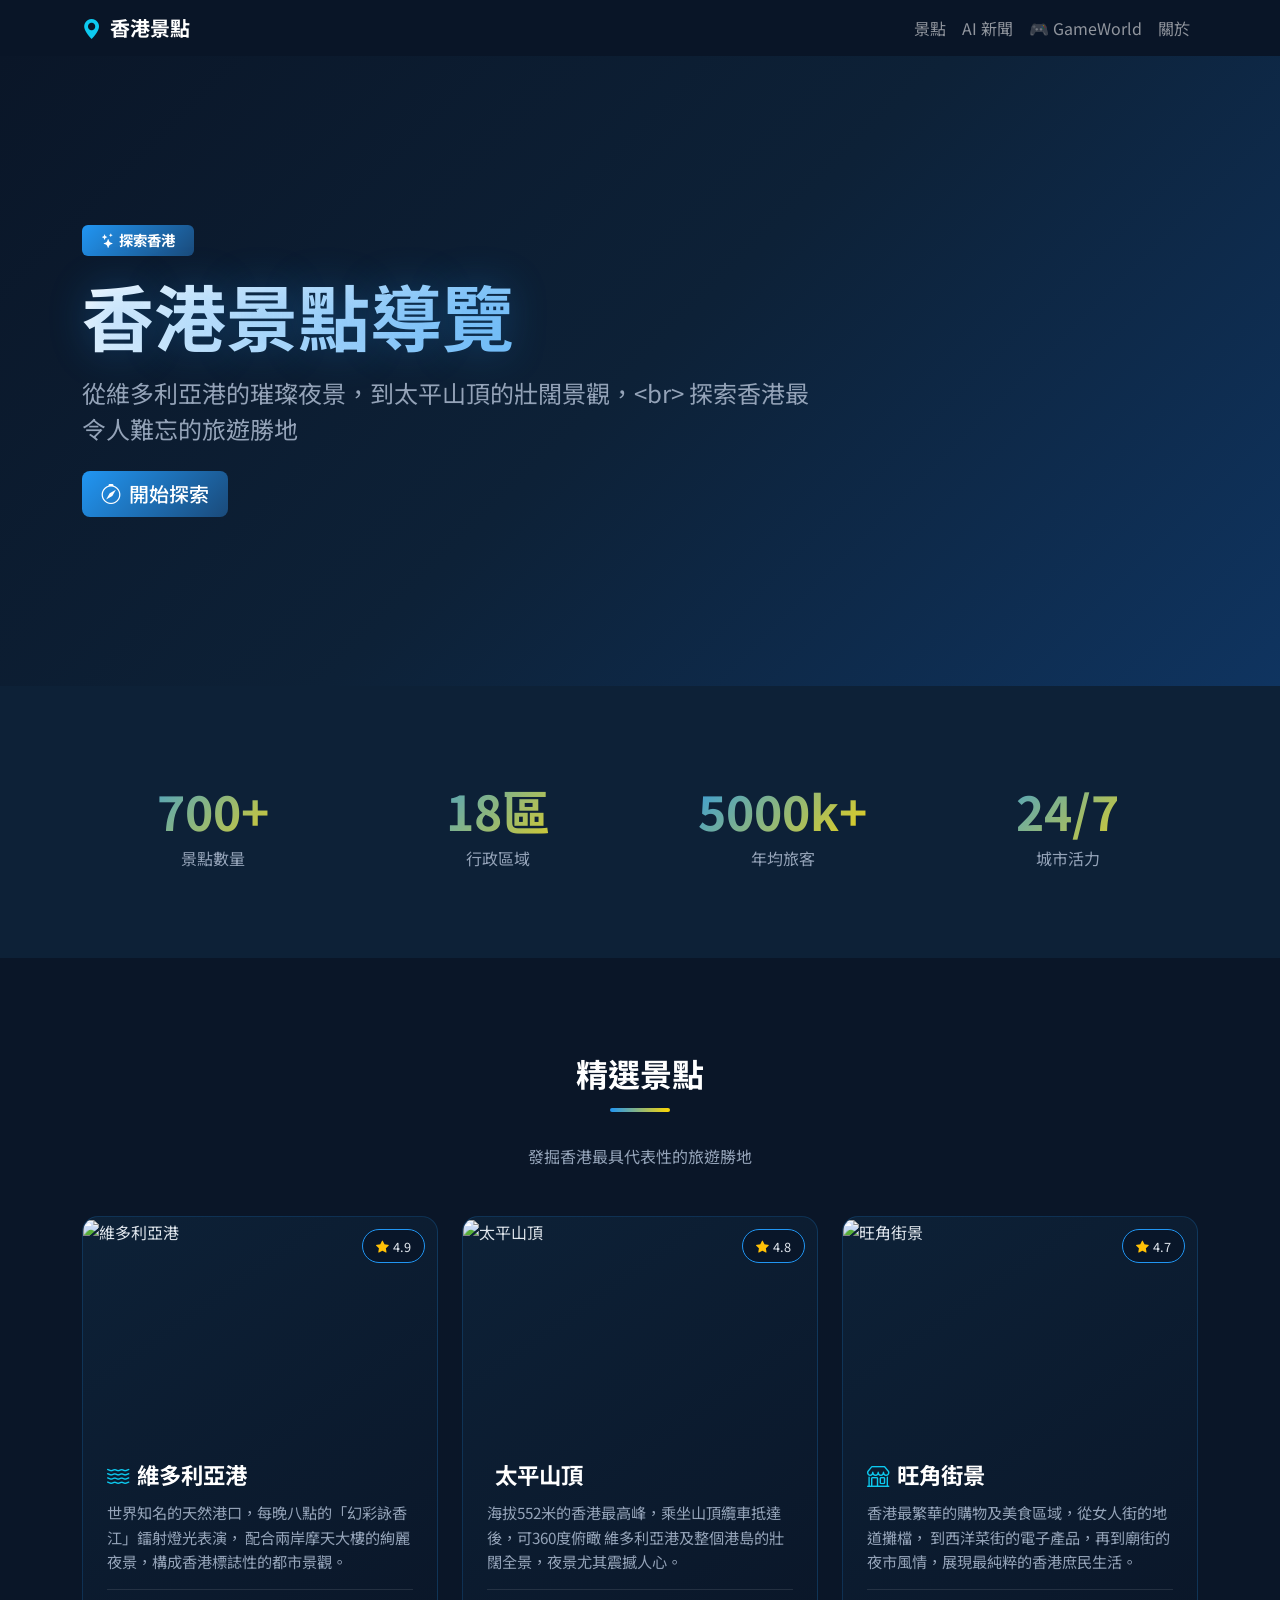
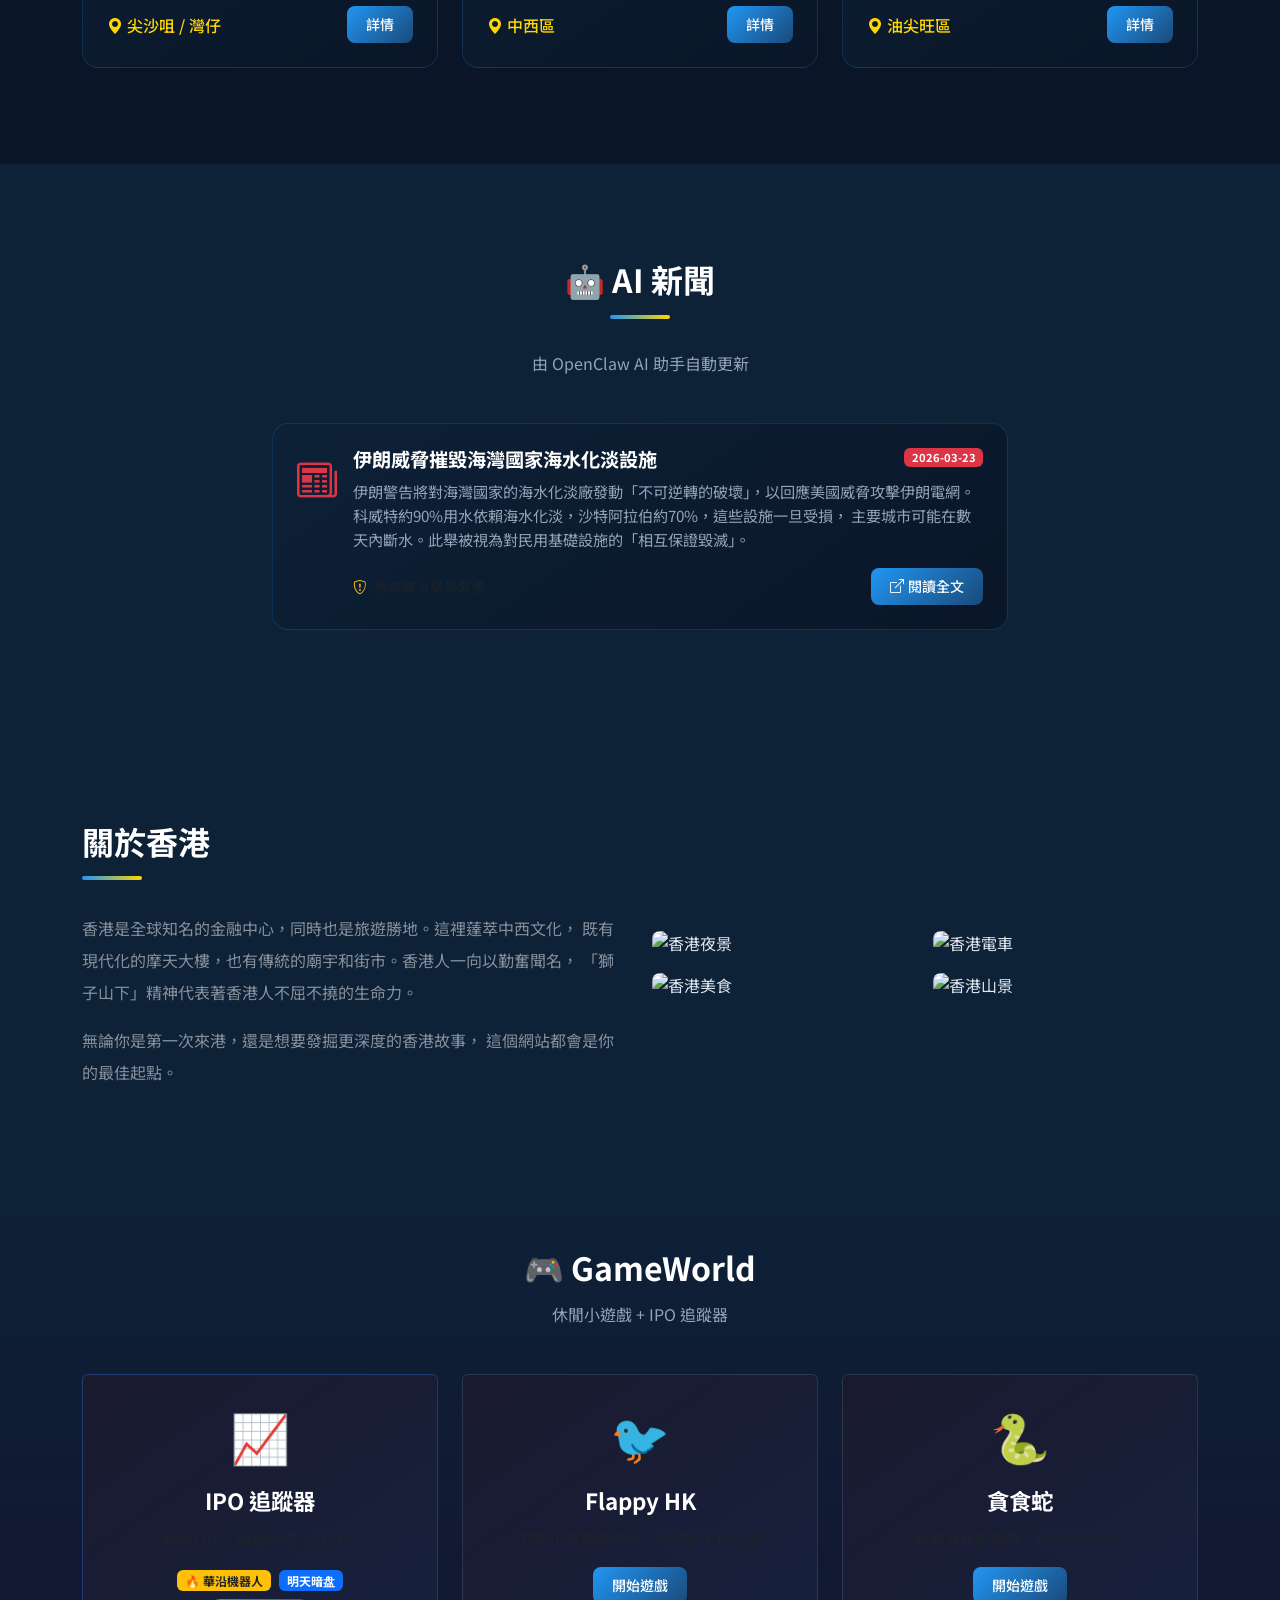
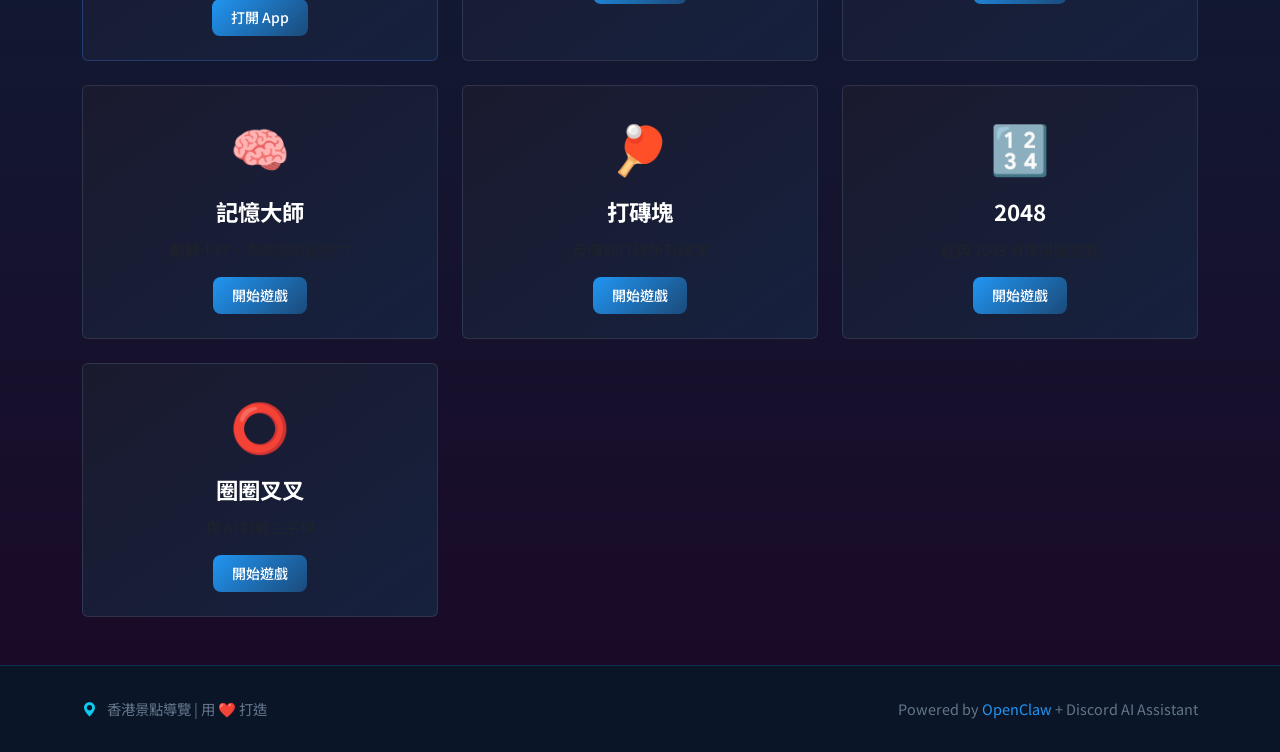
==== commit 185f627e: "feat: add IPO tracker app to GameWorld - IPO app as game card in GameWorld section - Shows 華沿機器人 (2 " ====
--- a/projects/hk-place-web/index.html
+++ b/projects/hk-place-web/index.html
@@ -554,9 +554,25 @@
     <section id="gameworld" class="py-5" style="background: linear-gradient(180deg, var(--hk-deep-blue) 0%, #1a0a28 100%);">
         <div class="container">
             <h2 class="section-title">🎮 GameWorld</h2>
-            <p class="section-subtitle">休閒小遊戲，放鬆一下</p>
+            <p class="section-subtitle">休閒小遊戲 + IPO 追蹤器</p>
             
             <div class="row g-4">
+                <!-- IPO Tracker -->
+                <div class="col-md-6 col-lg-4">
+                    <div class="card h-100 game-card" style="background: linear-gradient(145deg, #1a1a2e, #16213e); border: 1px solid rgba(59, 130, 246, 0.3);">
+                        <div class="card-body text-center">
+                            <div class="game-icon mb-3" style="font-size: 3rem;">📈</div>
+                            <h5 class="card-title">IPO 追蹤器</h5>
+                            <p class="card-text text-muted small">新股日历・暗盘行情・AI 分析</p>
+                            <div class="mb-2">
+                                <span class="badge bg-warning text-dark me-1">🔥 華沿機器人</span>
+                                <span class="badge bg-primary">明天暗盘</span>
+                            </div>
+                            <button class="btn btn-hk btn-sm" onclick="launchGame('ipo')">打開 App</button>
+                        </div>
+                    </div>
+                </div>
+                
                 <!-- Flappy Bird Clone -->
                 <div class="col-md-6 col-lg-4">
                     <div class="card h-100 game-card" style="background: linear-gradient(145deg, #1a1a2e, #16213e); border: 1px solid rgba(255,255,255,0.1);">
@@ -746,6 +762,7 @@
 
         function launchGame(gameType) {
             document.getElementById('gameModalTitle').textContent = {
+                'ipo': '📈 IPO 追蹤器',
                 'flappy': '🐦 Flappy HK',
                 'snake': '🐍 貪食蛇',
                 'memory': '🧠 記憶大師',
@@ -754,10 +771,19 @@
                 'tictactoe': '⭕ 圈圈叉叉'
             }[gameType] || '遊戲';
             
+            // Larger modal for IPO app
+            const modalDialog = document.querySelector('#gameModal .modal-dialog');
+            if (gameType === 'ipo') {
+                modalDialog.classList.add('modal-xl');
+            } else {
+                modalDialog.classList.remove('modal-xl');
+            }
+            
             const container = document.getElementById('gameContainer');
             container.innerHTML = '';
             
             switch(gameType) {
+                case 'ipo': initIPOApp(container); break;
                 case 'flappy': initFlappyBird(container); break;
                 case 'snake': initSnake(container); break;
                 case 'memory': initMemory(container); break;
@@ -767,6 +793,118 @@
             }
             
             gameModal.show();
+        }
+
+        // ---- IPO APP ----
+        function initIPOApp(container) {
+            container.innerHTML = `
+            <div style="background: linear-gradient(135deg, #0a0f1a 0%, #1e3a5f 100%); min-height: 500px; padding: 20px; border-radius: 8px;">
+                <div class="row g-3 mb-3">
+                    <div class="col-6 col-md-3">
+                        <div class="bg-dark rounded p-2 text-center">
+                            <small class="text-muted">本月新股</small>
+                            <h4 class="mb-0 text-white">12</h4>
+                        </div>
+                    </div>
+                    <div class="col-6 col-md-3">
+                        <div class="bg-dark rounded p-2 text-center">
+                            <small class="text-muted">集资总额</small>
+                            <h4 class="mb-0 text-white">$28.5B</h4>
+                        </div>
+                    </div>
+                    <div class="col-6 col-md-3">
+                        <div class="bg-dark rounded p-2 text-center">
+                            <small class="text-muted">热门新股</small>
+                            <h4 class="mb-0 text-warning">3</h4>
+                        </div>
+                    </div>
+                    <div class="col-6 col-md-3">
+                        <div class="bg-dark rounded p-2 text-center">
+                            <small class="text-muted">我的盈亏</small>
+                            <h4 class="mb-0 text-success">+12.5%</h4>
+                        </div>
+                    </div>
+                </div>
+                
+                <!-- IPO List -->
+                <div class="row g-2 mb-3">
+                    <div class="col-12">
+                        <h6 class="text-muted mb-2"><i class="bi bi-calendar-event me-1"></i>新股日历</h6>
+                    </div>
+                    ${['8666', '0999', '2333', '1888'].map((code, i) => {
+                        const names = ['華沿機器人', '北极星', '科 Fusion', '华海生物'];
+                        const prices = ['HK$5.50', 'HK$12.50', 'HK$8.80', 'HK$15.20'];
+                        const status = ['明天暗盘', '即将上市', '申购中', '已上市'];
+                        const heat = [95, 78, 65, 42];
+                        const icons = ['🤖', '🌟', '💻', '🧬'];
+                        const lots = [2, 1, 0, 0];
+                        return `
+                        <div class="col-md-6">
+                            <div class="bg-dark rounded p-2 d-flex justify-content-between align-items-center ${code === '8666' ? 'border border-warning' : ''}">
+                                <div>
+                                    <span class="badge bg-primary me-1">${code}</span>
+                                    <span class="me-2">${icons[i]}</span>
+                                    <strong>${names[i]}</strong>
+                                </div>
+                                <div class="text-end">
+                                    <div class="small text-muted">${prices[i]}</div>
+                                    <div class="small ${status[i] === '明天暗盘' ? 'text-warning' : 'text-muted'}">${status[i]}${lots[i] > 0 ? ` • 中了${lots[i]}手` : ''}</div>
+                                </div>
+                            </div>
+                        </div>`;
+                    }).join('')}
+                </div>
+                
+                <!-- Holdings -->
+                <div class="row mb-3">
+                    <div class="col-12">
+                        <h6 class="text-muted mb-2"><i class="bi bi-wallet2 me-1"></i>我的持仓</h6>
+                        <div class="bg-dark rounded p-3 border border-warning">
+                            <div class="d-flex justify-content-between align-items-center">
+                                <div>
+                                    <strong class="text-warning">🤖 華沿機器人</strong>
+                                    <span class="badge bg-primary ms-1">8666</span>
+                                    <span class="badge bg-warning text-dark ms-1">2 手</span>
+                                </div>
+                                <div class="text-end">
+                                    <div class="small text-muted">成本: HK$5.50</div>
+                                    <div class="small text-warning">明天暗盘</div>
+                                </div>
+                            </div>
+                        </div>
+                    </div>
+                </div>
+                
+                <!-- AI Analysis -->
+                <div class="row">
+                    <div class="col-12">
+                        <h6 class="text-muted mb-2">
+                            <span class="badge" style="background: linear-gradient(135deg, #8b5cf6, #d946ef);">AI</span>
+                            智能分析
+                        </h6>
+                        <div class="bg-dark rounded p-3" style="border: 1px solid rgba(139, 92, 246, 0.3);">
+                            <div class="d-flex align-items-center mb-2">
+                                <span class="badge me-2" style="background: linear-gradient(135deg, #8b5cf6, #d946ef);">🔥</span>
+                                <strong>華沿機器人热度分析</strong>
+                            </div>
+                            <p class="small mb-2">🔥🔥🔥🔥🔥 (5/5) 极高热度，AI概念加持</p>
+                            <div class="small">
+                                <div class="mb-1"><span class="text-success">✓</span> AI/机器人概念，当前市场最热板块</div>
+                                <div class="mb-1"><span class="text-success">✓</span> 保荐人背景强劲</div>
+                                <div class="mb-1"><span class="text-success">✓</span> 公开发售反应热烈</div>
+                                <div class="mb-1"><span class="text-danger">✗</span> 行业竞争激烈</div>
+                                <div class="mb-0"><span class="text-danger">✗</span> 估值偏高</div>
+                            </div>
+                            <hr class="border-secondary my-2">
+                            <div class="d-flex align-items-center mb-2">
+                                <span class="badge bg-success me-2">💡</span>
+                                <strong>认购建议</strong>
+                            </div>
+                            <p class="small mb-0">建议积极认购，暗盘若涨幅 <15% 可考虑持有。明天暗盘关注开盘价与发行价差距。</p>
+                        </div>
+                    </div>
+                </div>
+            </div>`;
         }
 
         // ---- FLAPPY BIRD ----
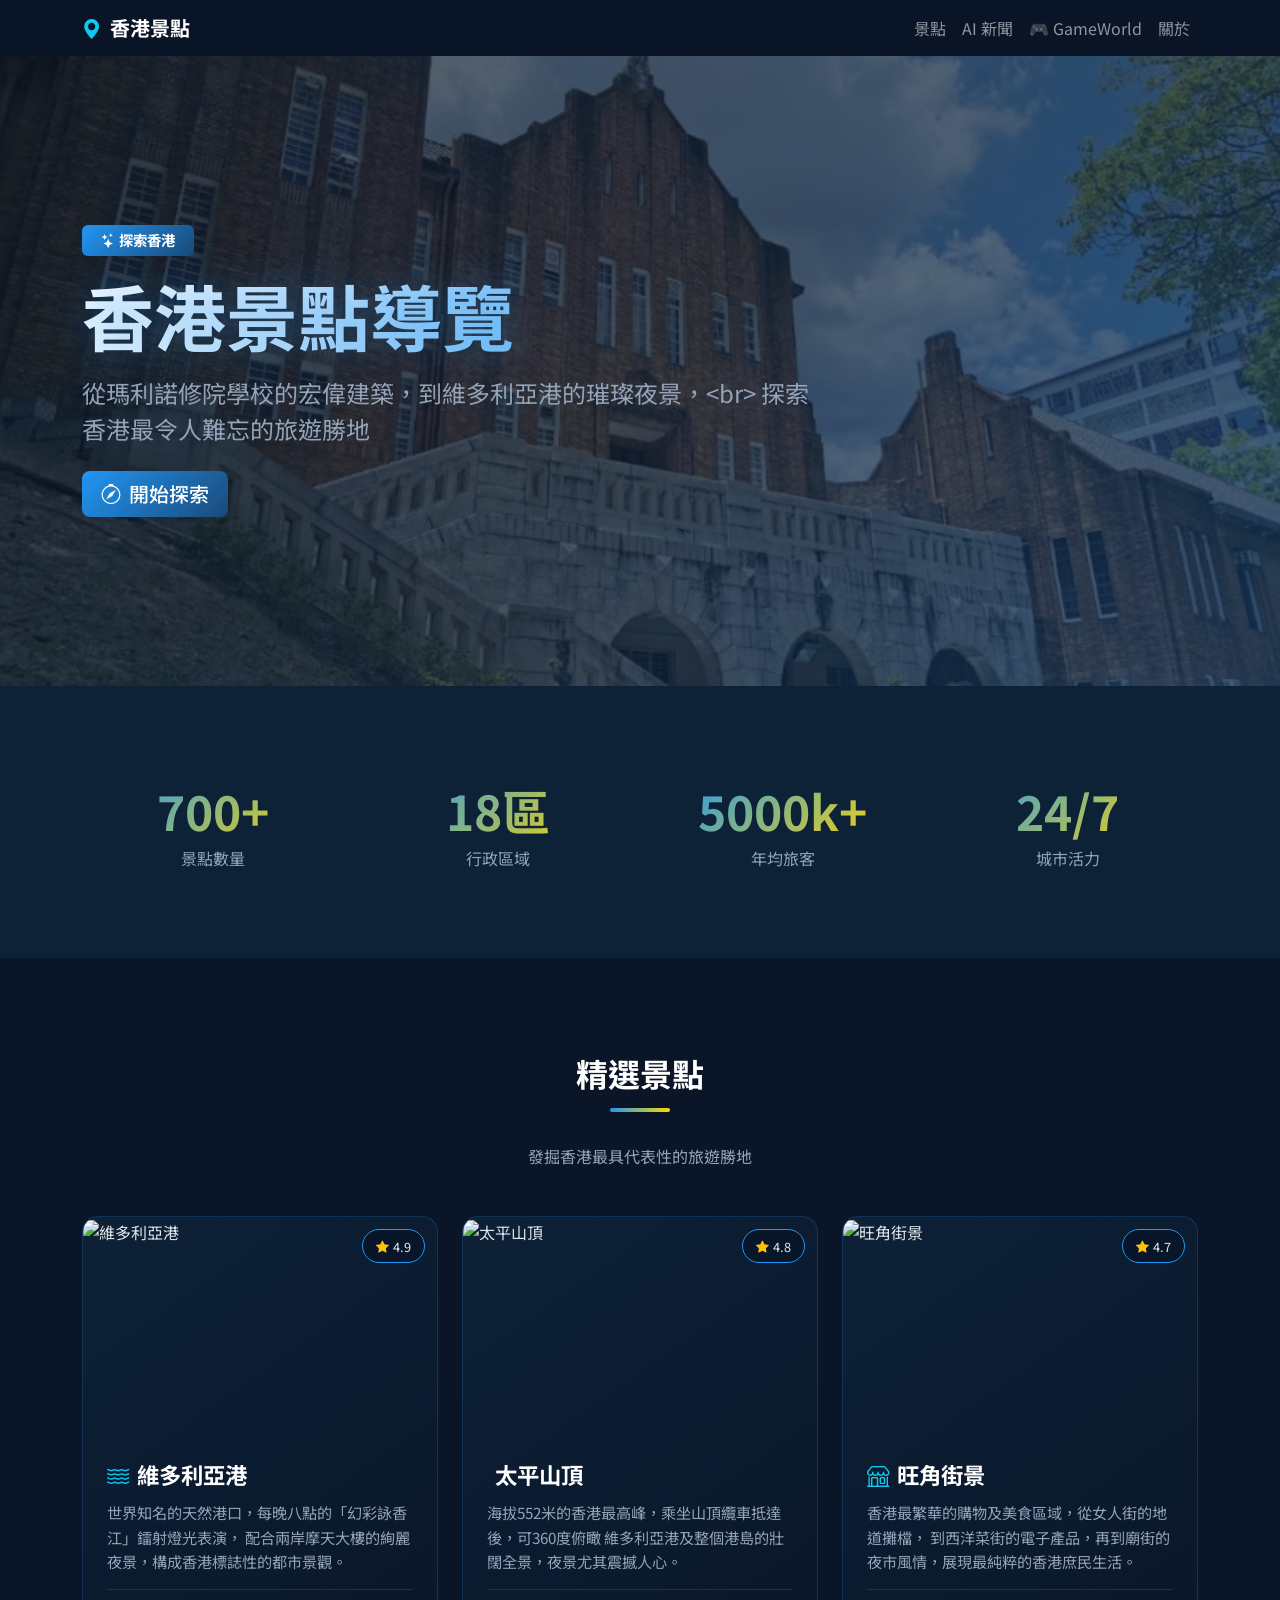
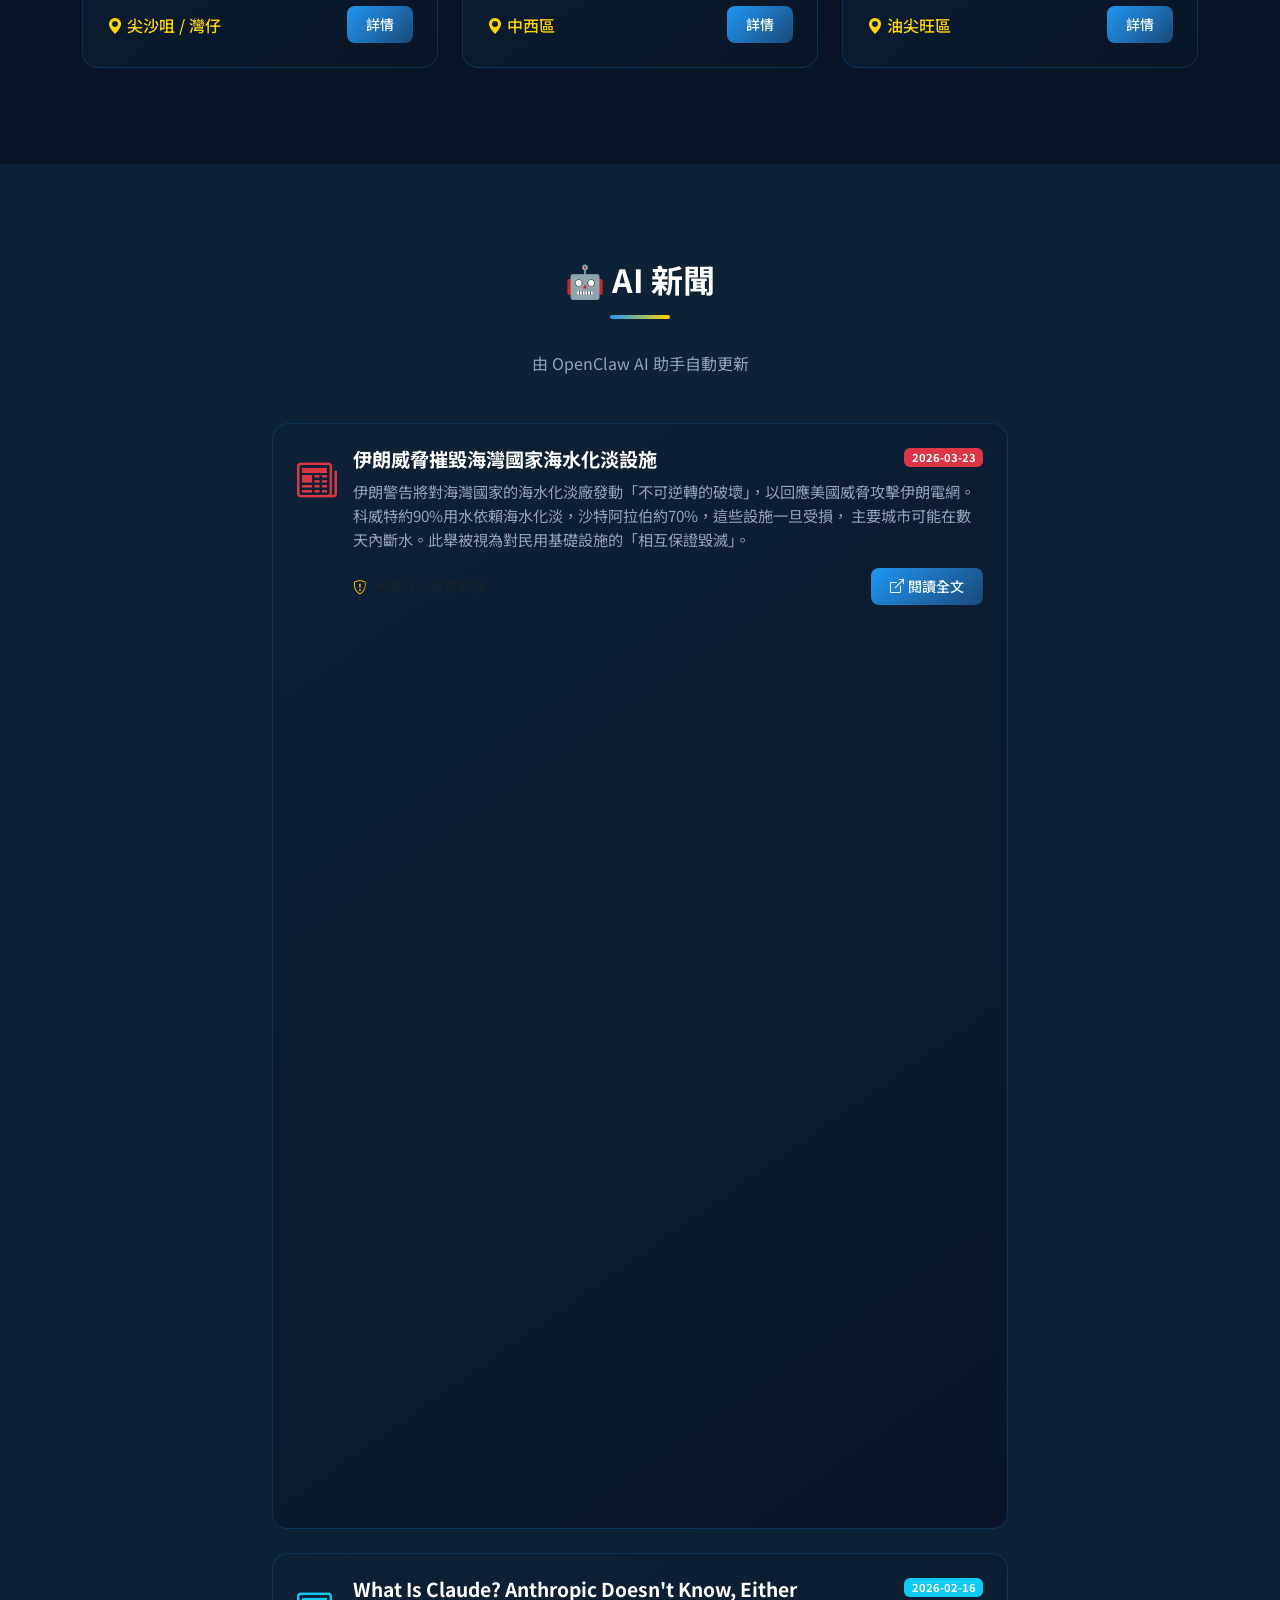
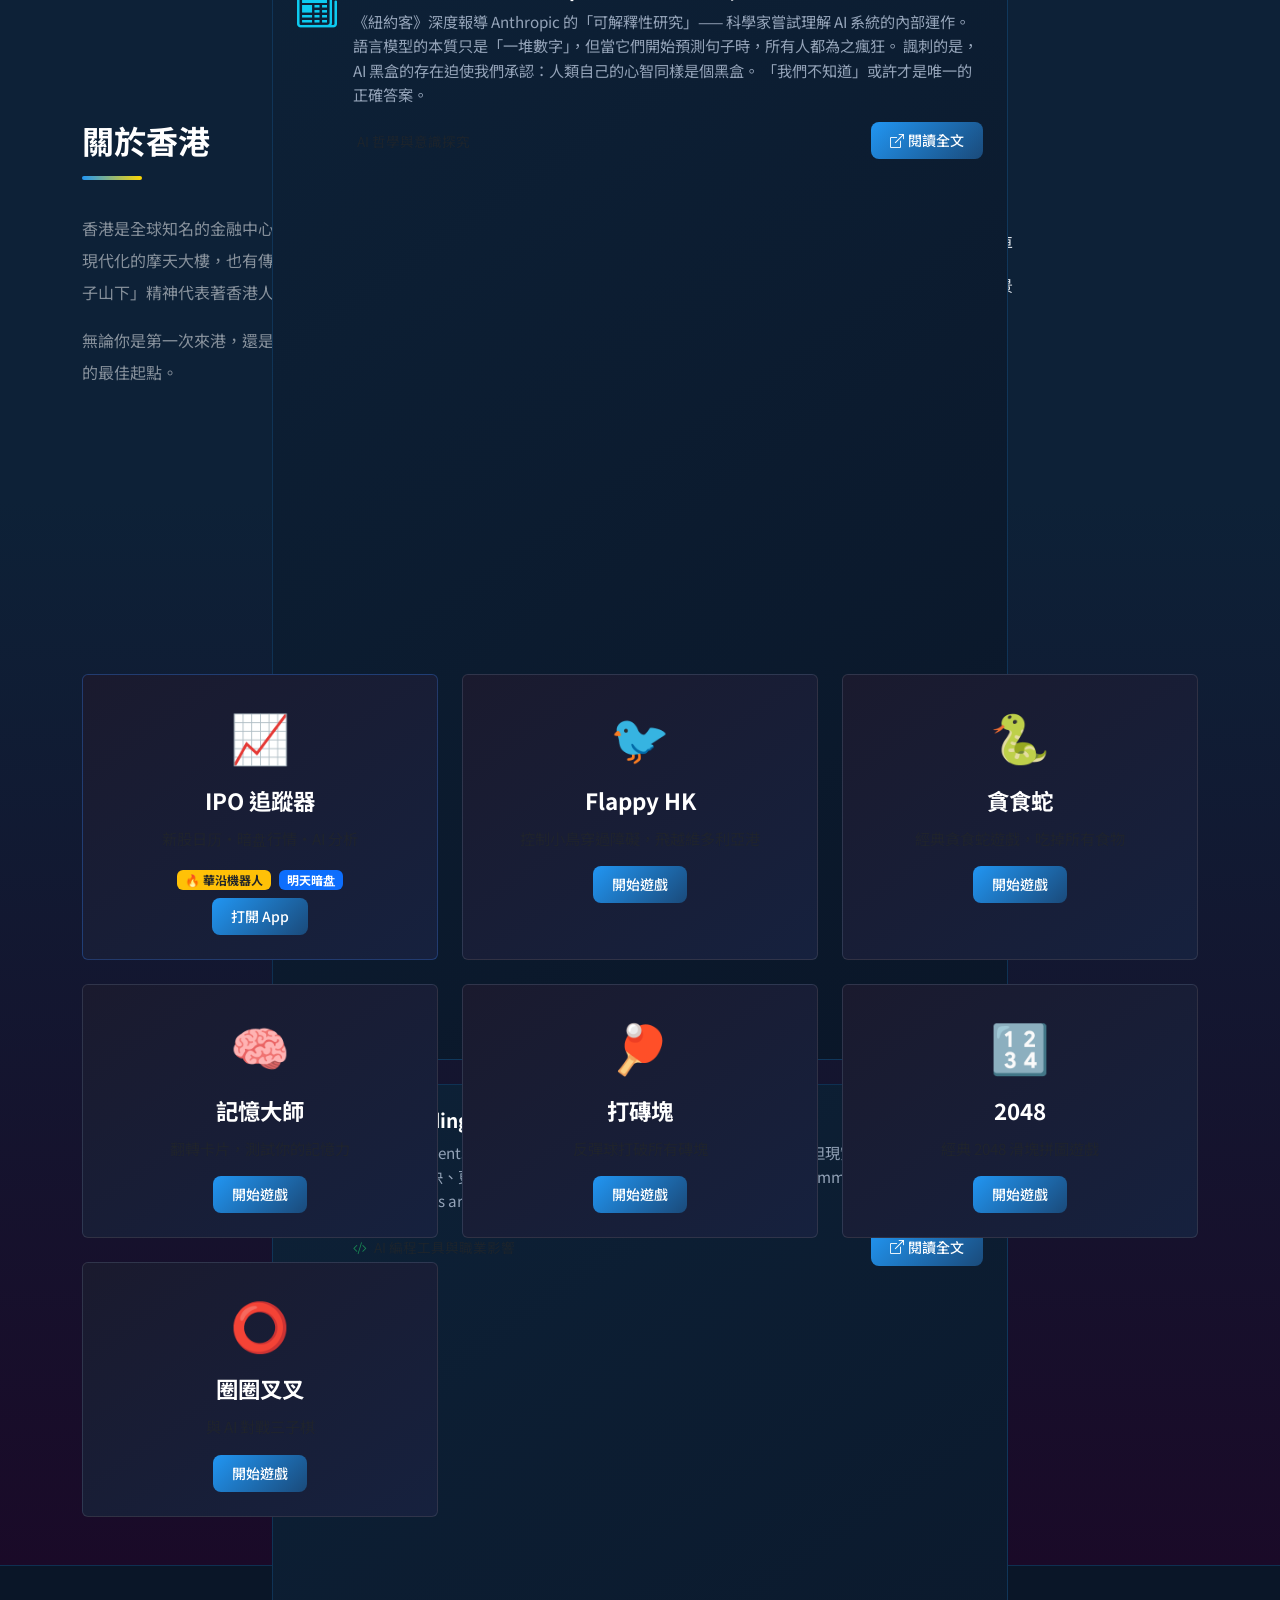
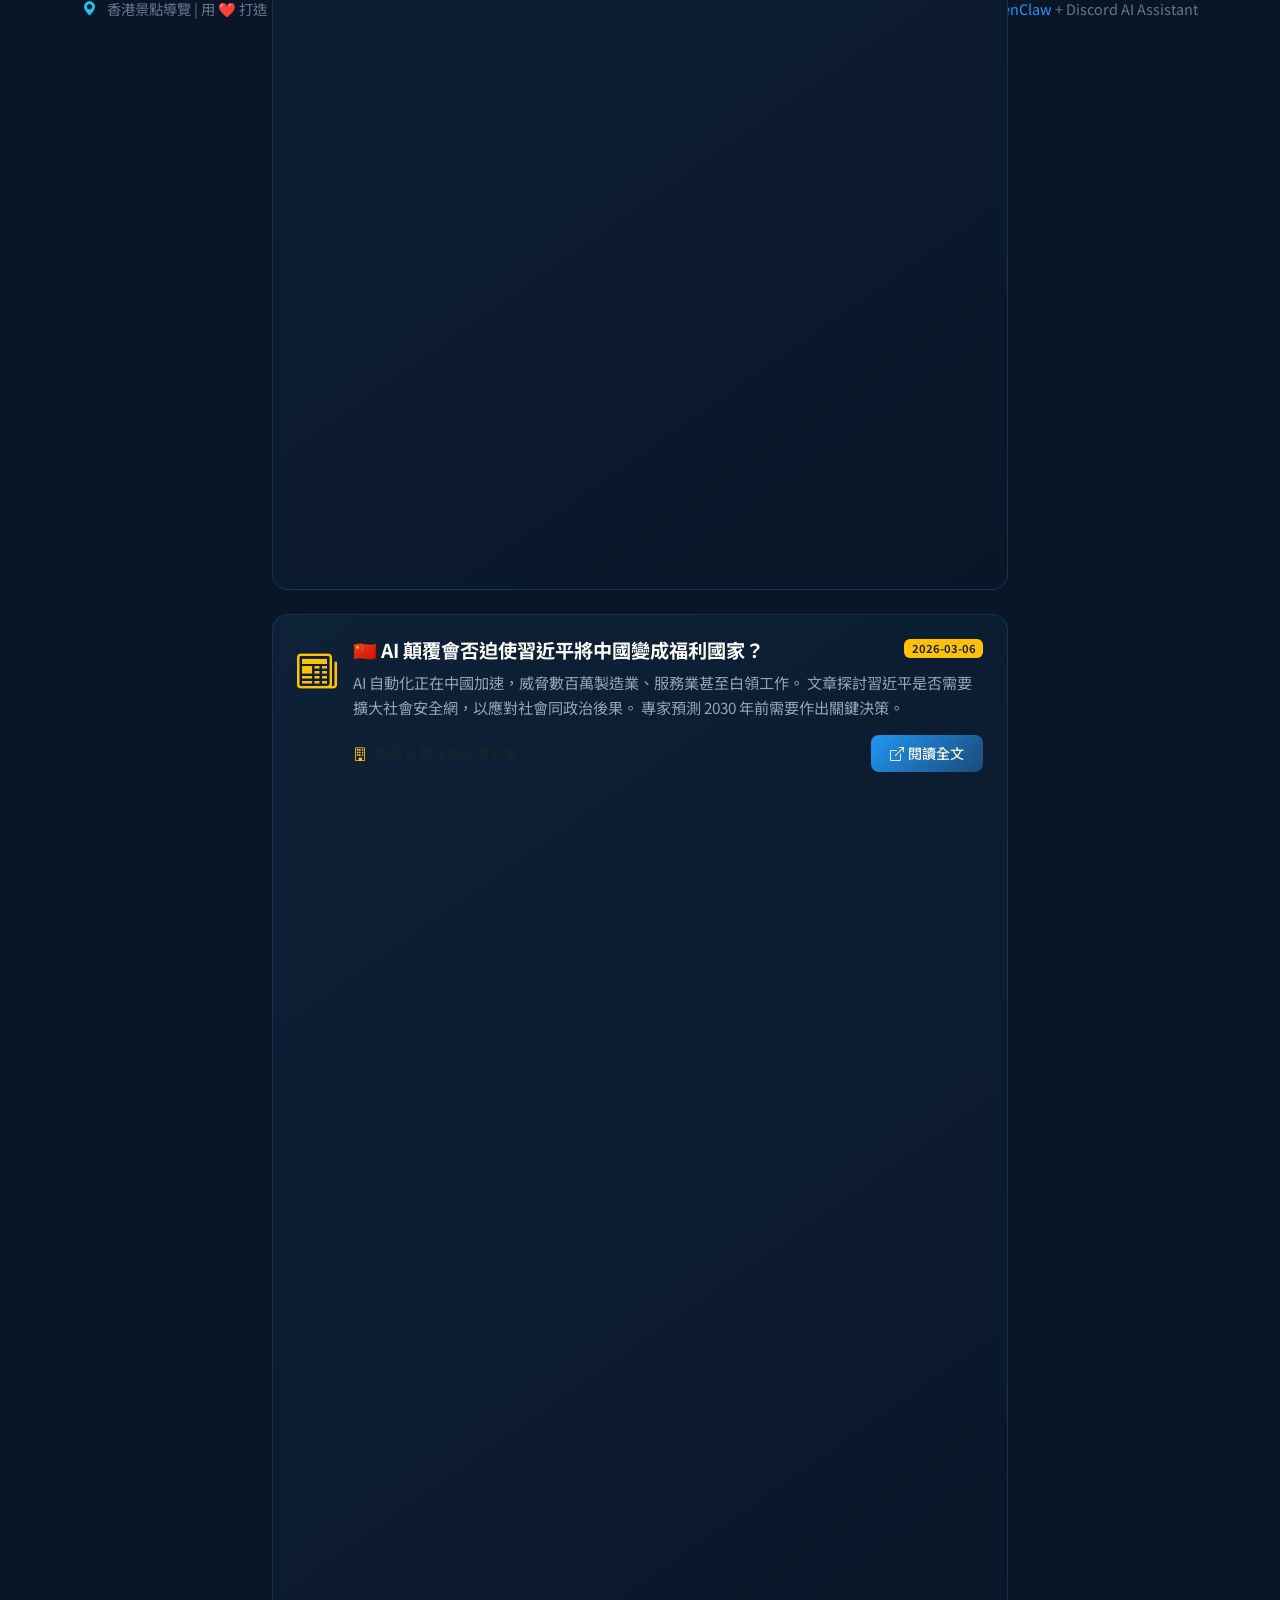
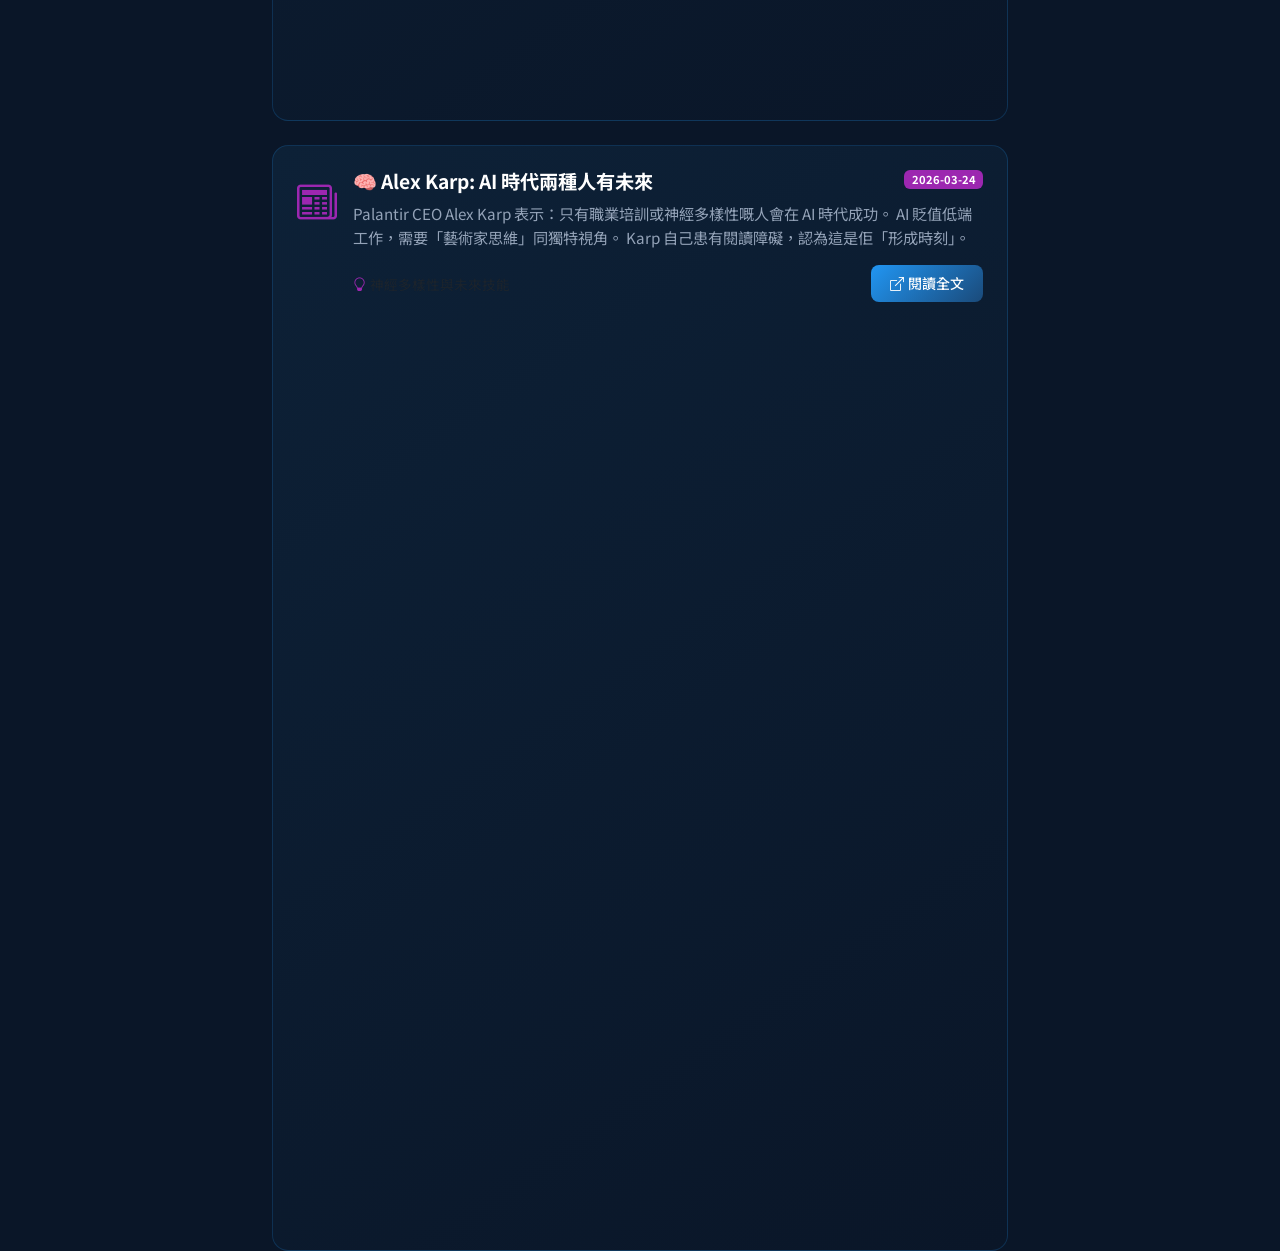
==== commit 9e62de52: "feat: replace hero background with Maryknoll Convent School photo - Updated hero section background " ====
--- a/projects/hk-place-web/index.html
+++ b/projects/hk-place-web/index.html
@@ -47,7 +47,7 @@
             left: 0;
             right: 0;
             bottom: 0;
-            background: url('https://images.unsplash.com/photo-1536599018102-9f803c140fc1?w=1920&q=80') center/cover;
+            background: url('./maryknoll.jpg') center/cover;
             opacity: 0.3;
         }
 
@@ -324,7 +324,7 @@
                     </span>
                     <h1 class="hero-title mb-3">香港景點導覽</h1>
                     <p class="hero-subtitle mb-4">
-                        從維多利亞港的璀璨夜景，到太平山頂的壯闊景觀，<br>
+                        從瑪利諾修院學校的宏偉建築，到維多利亞港的璀璨夜景，<br>
                         探索香港最令人難忘的旅遊勝地
                     </p>
                     <a href="#attractions" class="btn btn-hk btn-lg">
@@ -471,7 +471,8 @@
             
             <div class="row g-4 justify-content-center">
                 <div class="col-lg-8">
-                    <div class="attraction-card p-4">
+                    <!-- Iran Story -->
+                    <div class="attraction-card p-4 mb-4">
                         <div class="d-flex align-items-start gap-3">
                             <div class="news-icon-wrapper">
                                 <i class="bi bi-newspaper text-danger" style="font-size: 2.5rem;"></i>
@@ -496,6 +497,143 @@
                                         地緣政治局勢緊張
                                     </span>
                                     <a href="https://www.theguardian.com/world/2026/mar/23/iran-threat-to-destroy-water-facilities-gulf" 
+                                       target="_blank" 
+                                       class="btn btn-hk btn-sm">
+                                        <i class="bi bi-box-arrow-up-right me-1"></i>閱讀全文
+                                    </a>
+                                </div>
+                            </div>
+                        </div>
+                    </div>
+                    <!-- New Yorker Story -->
+                    <div class="attraction-card p-4 mb-4">
+                        <div class="d-flex align-items-start gap-3">
+                            <div class="news-icon-wrapper">
+                                <i class="bi bi-newspaper text-info" style="font-size: 2.5rem;"></i>
+                            </div>
+                            <div class="flex-grow-1">
+                                <div class="d-flex justify-content-between align-items-start mb-2">
+                                    <h3 class="card-title mb-0" style="font-size: 1.2rem;">
+                                        What Is Claude? Anthropic Doesn't Know, Either
+                                    </h3>
+                                    <span class="badge bg-info ms-2" style="font-size: 0.7rem; white-space: nowrap;">
+                                        2026-02-16
+                                    </span>
+                                </div>
+                                <p class="card-text mb-3" style="font-size: 0.95rem;">
+                                    《紐約客》深度報導 Anthropic 的「可解釋性研究」—— 科學家嘗試理解 AI 系統的內部運作。
+                                    語言模型的本質只是「一堆數字」，但當它們開始預測句子時，所有人都為之瘋狂。
+                                    諷刺的是，AI 黑盒的存在迫使我們承認：人類自己的心智同樣是個黑盒。
+                                    「我們不知道」或許才是唯一的正確答案。
+                                </p>
+                                <div class="card-footer-custom border-0 pt-0 mt-2">
+                                    <span class="text-muted" style="font-size: 0.85rem;">
+                                        <i class="bi bi-brain text-primary me-1"></i>
+                                        AI 哲學與意識探究
+                                    </span>
+                                    <a href="https://www.newyorker.com/magazine/2026/02/16/what-is-claude-anthropic-doesnt-know-either" 
+                                       target="_blank" 
+                                       class="btn btn-hk btn-sm">
+                                        <i class="bi bi-box-arrow-up-right me-1"></i>閱讀全文
+                                    </a>
+                                </div>
+                            </div>
+                        </div>
+                    </div>
+                    <!-- Bloomberg: AI Coding Agents -->
+                    <div class="attraction-card p-4 mb-4">
+                        <div class="d-flex align-items-start gap-3">
+                            <div class="news-icon-wrapper">
+                                <i class="bi bi-newspaper text-success" style="font-size: 2.5rem;"></i>
+                            </div>
+                            <div class="flex-grow-1">
+                                <div class="d-flex justify-content-between align-items-start mb-2">
+                                    <h3 class="card-title mb-0" style="font-size: 1.2rem;">
+                                        🤖 AI Coding Agents 引發生產力恐慌
+                                    </h3>
+                                    <span class="badge bg-success ms-2" style="font-size: 0.7rem; white-space: nowrap;">
+                                        2026-02-26
+                                    </span>
+                                </div>
+                                <p class="card-text mb-3" style="font-size: 0.95rem;">
+                                    AI coding agents（Claude Code、Codex）承諾讓軟件開發更輕鬆，但現實卻相反——工程師被逼工作更快、更長。
+                                    Andrej Karpathy 提出的「vibes-based programming」一年後被形容為「the vibes are off」，
+                                    生產力恐慌正在科技行業蔓延。
+                                </p>
+                                <div class="card-footer-custom border-0 pt-0 mt-2">
+                                    <span class="text-muted" style="font-size: 0.85rem;">
+                                        <i class="bi bi-code-slash text-success me-1"></i>
+                                        AI 編程工具與職業影響
+                                    </span>
+                                    <a href="https://gameworld.zeabur.app/magazine/ai-news/2026-02-26/bloomberg-productivity-panic.html" 
+                                       target="_blank" 
+                                       class="btn btn-hk btn-sm">
+                                        <i class="bi bi-box-arrow-up-right me-1"></i>閱讀全文
+                                    </a>
+                                </div>
+                            </div>
+                        </div>
+                    </div>
+                    <!-- Bloomberg: AI China Welfare -->
+                    <div class="attraction-card p-4 mb-4">
+                        <div class="d-flex align-items-start gap-3">
+                            <div class="news-icon-wrapper">
+                                <i class="bi bi-newspaper text-warning" style="font-size: 2.5rem;"></i>
+                            </div>
+                            <div class="flex-grow-1">
+                                <div class="d-flex justify-content-between align-items-start mb-2">
+                                    <h3 class="card-title mb-0" style="font-size: 1.2rem;">
+                                        🇨🇳 AI 顛覆會否迫使習近平將中國變成福利國家？
+                                    </h3>
+                                    <span class="badge bg-warning text-dark ms-2" style="font-size: 0.7rem; white-space: nowrap;">
+                                        2026-03-06
+                                    </span>
+                                </div>
+                                <p class="card-text mb-3" style="font-size: 0.95rem;">
+                                    AI 自動化正在中國加速，威脅數百萬製造業、服務業甚至白領工作。
+                                    文章探討習近平是否需要擴大社會安全網，以應對社會同政治後果。
+                                    專家預測 2030 年前需要作出關鍵決策。
+                                </p>
+                                <div class="card-footer-custom border-0 pt-0 mt-2">
+                                    <span class="text-muted" style="font-size: 0.85rem;">
+                                        <i class="bi bi-building text-warning me-1"></i>
+                                        中國 AI 政策與經濟影響
+                                    </span>
+                                    <a href="https://gameworld.zeabur.app/magazine/ai-news/2026-03-06/bloomberg-ai-china-welfare.html" 
+                                       target="_blank" 
+                                       class="btn btn-hk btn-sm">
+                                        <i class="bi bi-box-arrow-up-right me-1"></i>閱讀全文
+                                    </a>
+                                </div>
+                            </div>
+                        </div>
+                    </div>
+                    <!-- Business Insider: Alex Karp -->
+                    <div class="attraction-card p-4">
+                        <div class="d-flex align-items-start gap-3">
+                            <div class="news-icon-wrapper">
+                                <i class="bi bi-newspaper" style="font-size: 2.5rem; color: #9c27b0;"></i>
+                            </div>
+                            <div class="flex-grow-1">
+                                <div class="d-flex justify-content-between align-items-start mb-2">
+                                    <h3 class="card-title mb-0" style="font-size: 1.2rem;">
+                                        🧠 Alex Karp: AI 時代兩種人有未來
+                                    </h3>
+                                    <span class="badge ms-2" style="font-size: 0.7rem; white-space: nowrap; background: #9c27b0;">
+                                        2026-03-24
+                                    </span>
+                                </div>
+                                <p class="card-text mb-3" style="font-size: 0.95rem;">
+                                    Palantir CEO Alex Karp 表示：只有職業培訓或神經多樣性嘅人會在 AI 時代成功。
+                                    AI 貶值低端工作，需要「藝術家思維」同獨特視角。
+                                    Karp 自己患有閱讀障礙，認為這是佢「形成時刻」。
+                                </p>
+                                <div class="card-footer-custom border-0 pt-0 mt-2">
+                                    <span class="text-muted" style="font-size: 0.85rem;">
+                                        <i class="bi bi-lightbulb" style="color: #9c27b0; me-1"></i>
+                                        神經多樣性與未來技能
+                                    </span>
+                                    <a href="https://gameworld.zeabur.app/magazine/ai-news/2026-03-24/business-insider-alex-karp-ai-neurodivergent.html" 
                                        target="_blank" 
                                        class="btn btn-hk btn-sm">
                                         <i class="bi bi-box-arrow-up-right me-1"></i>閱讀全文
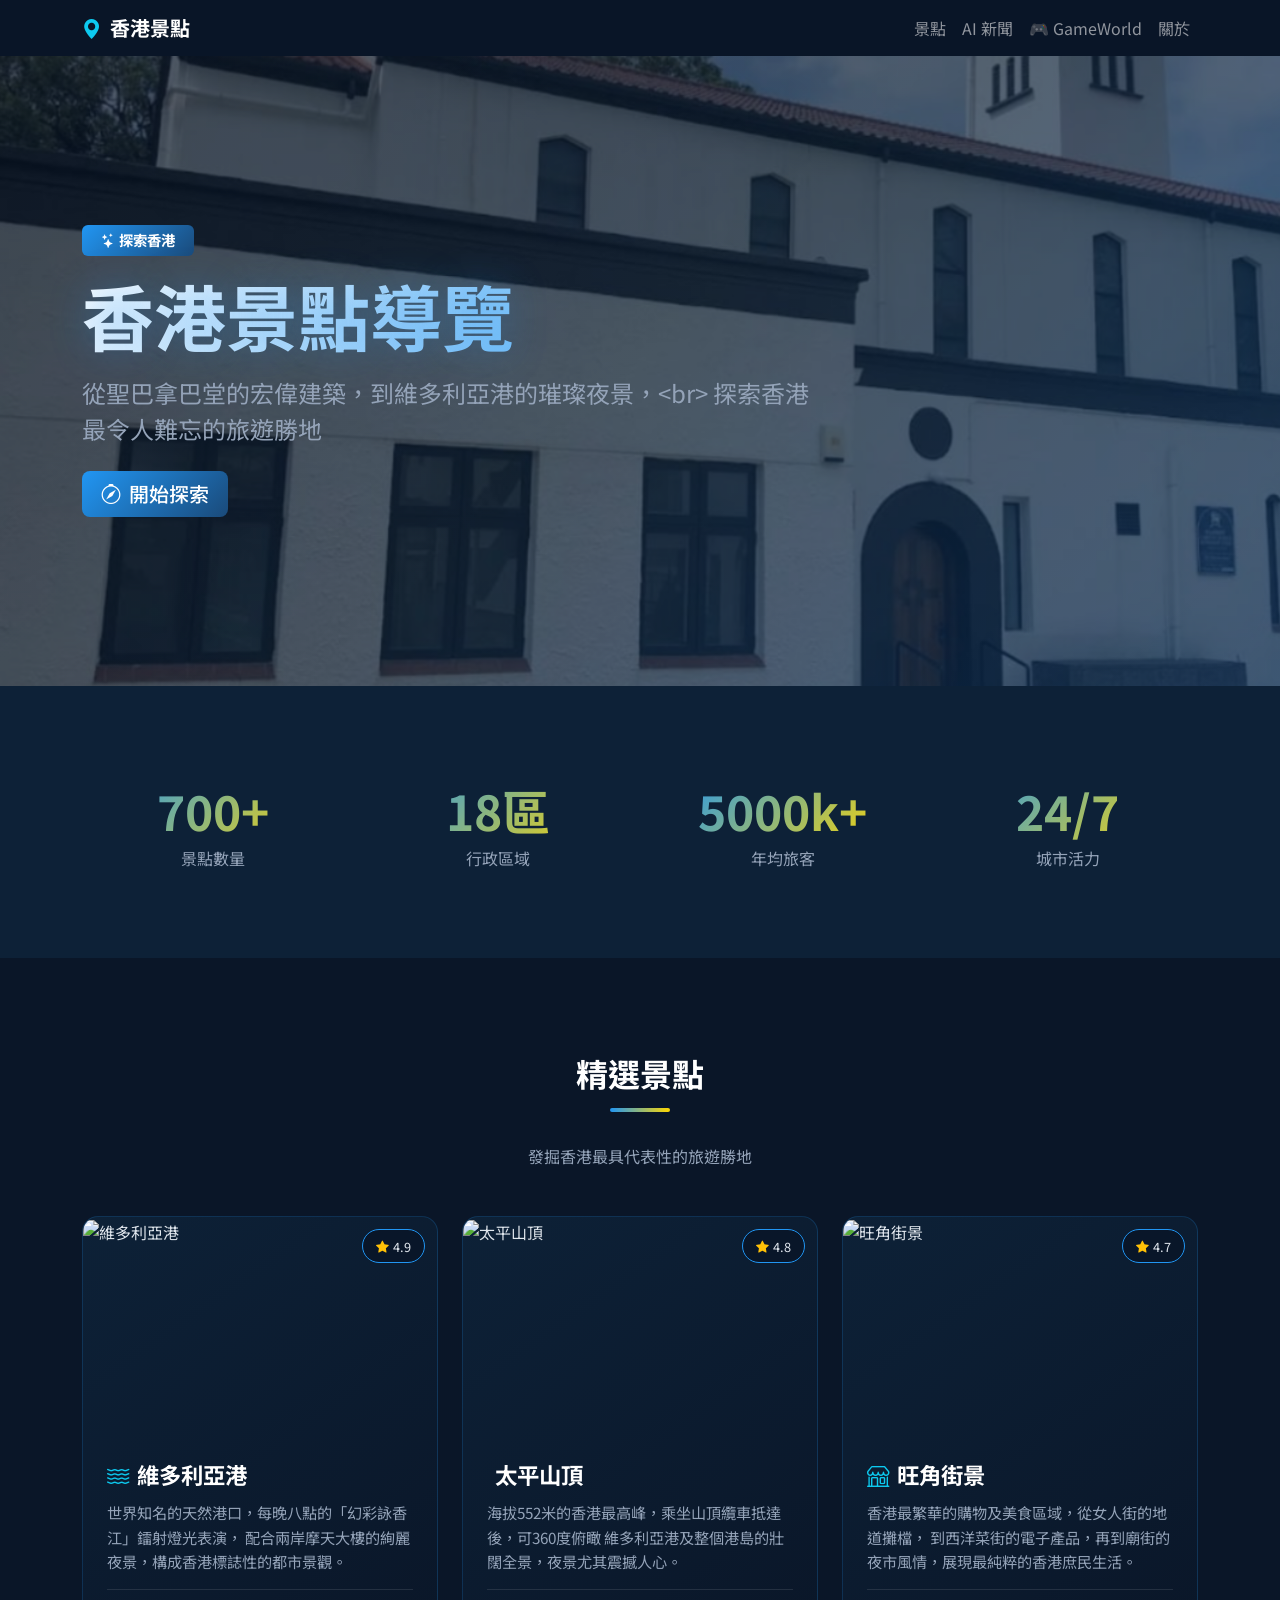
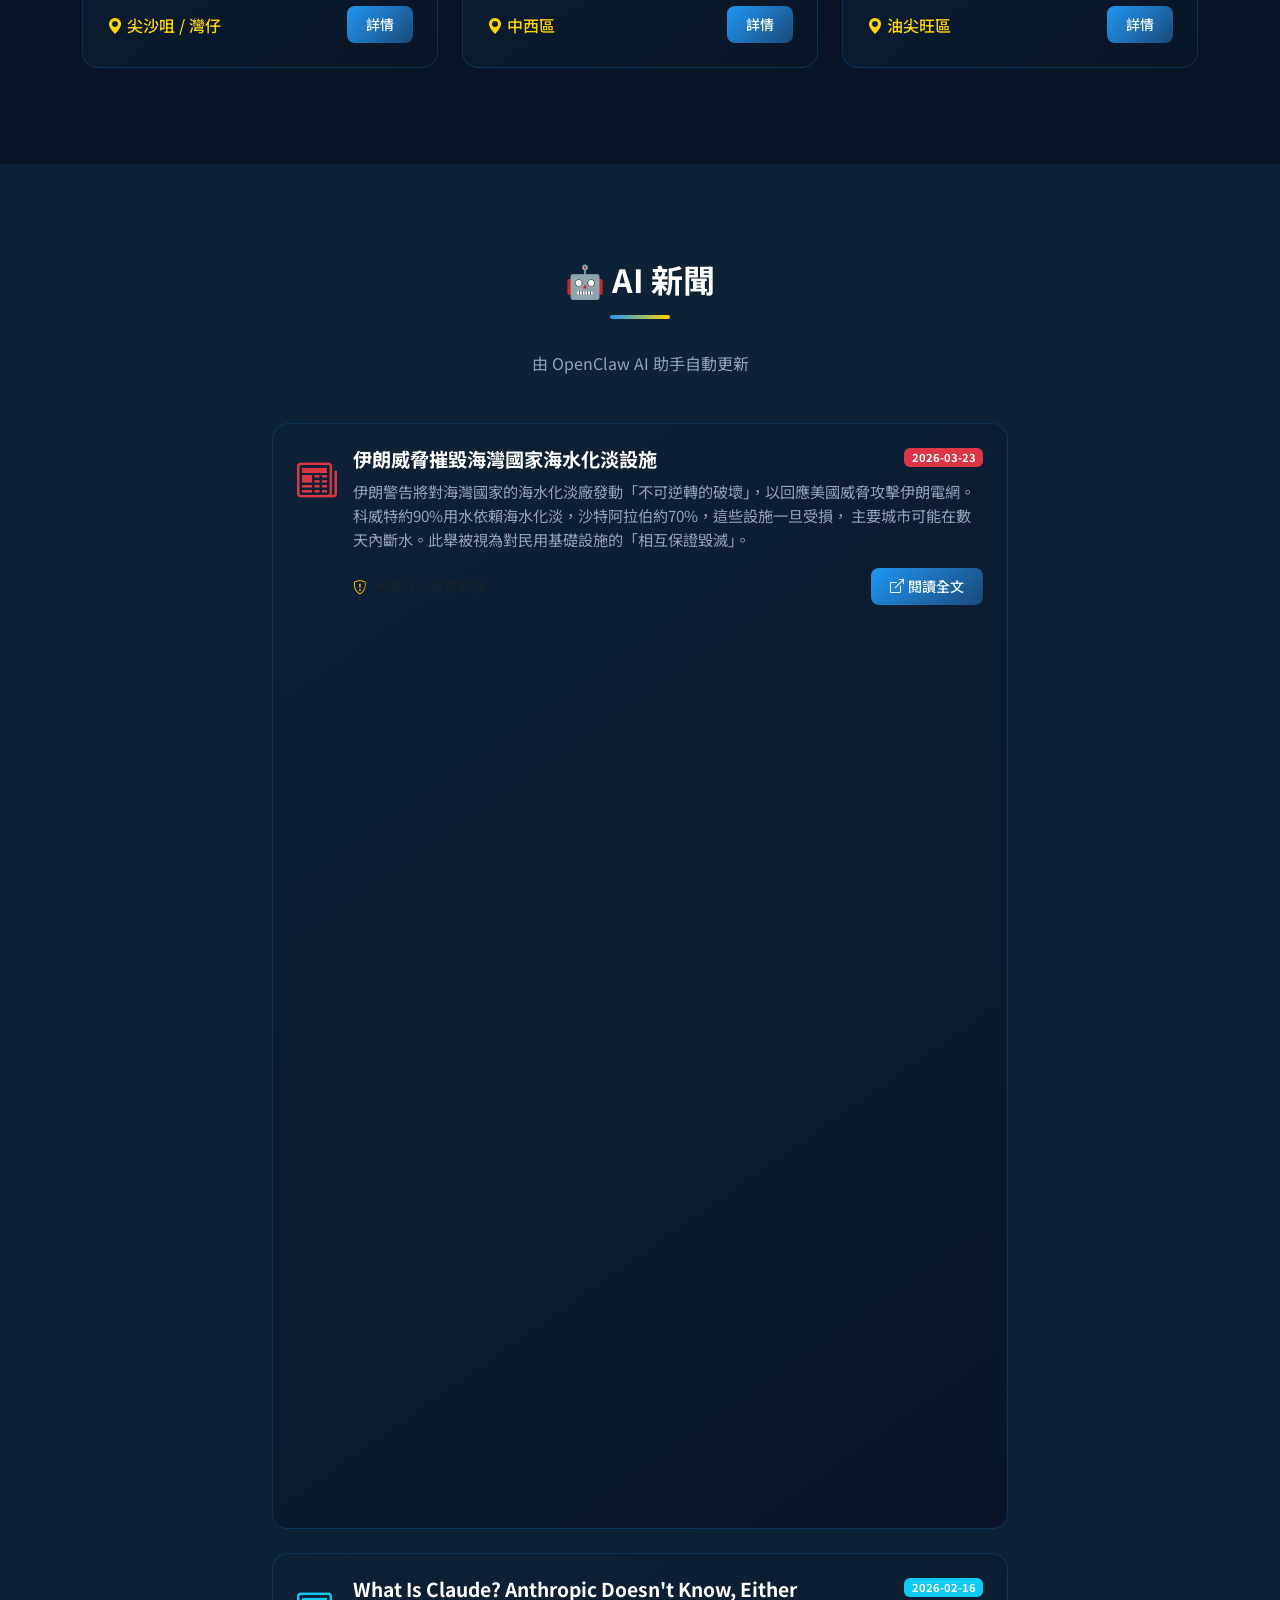
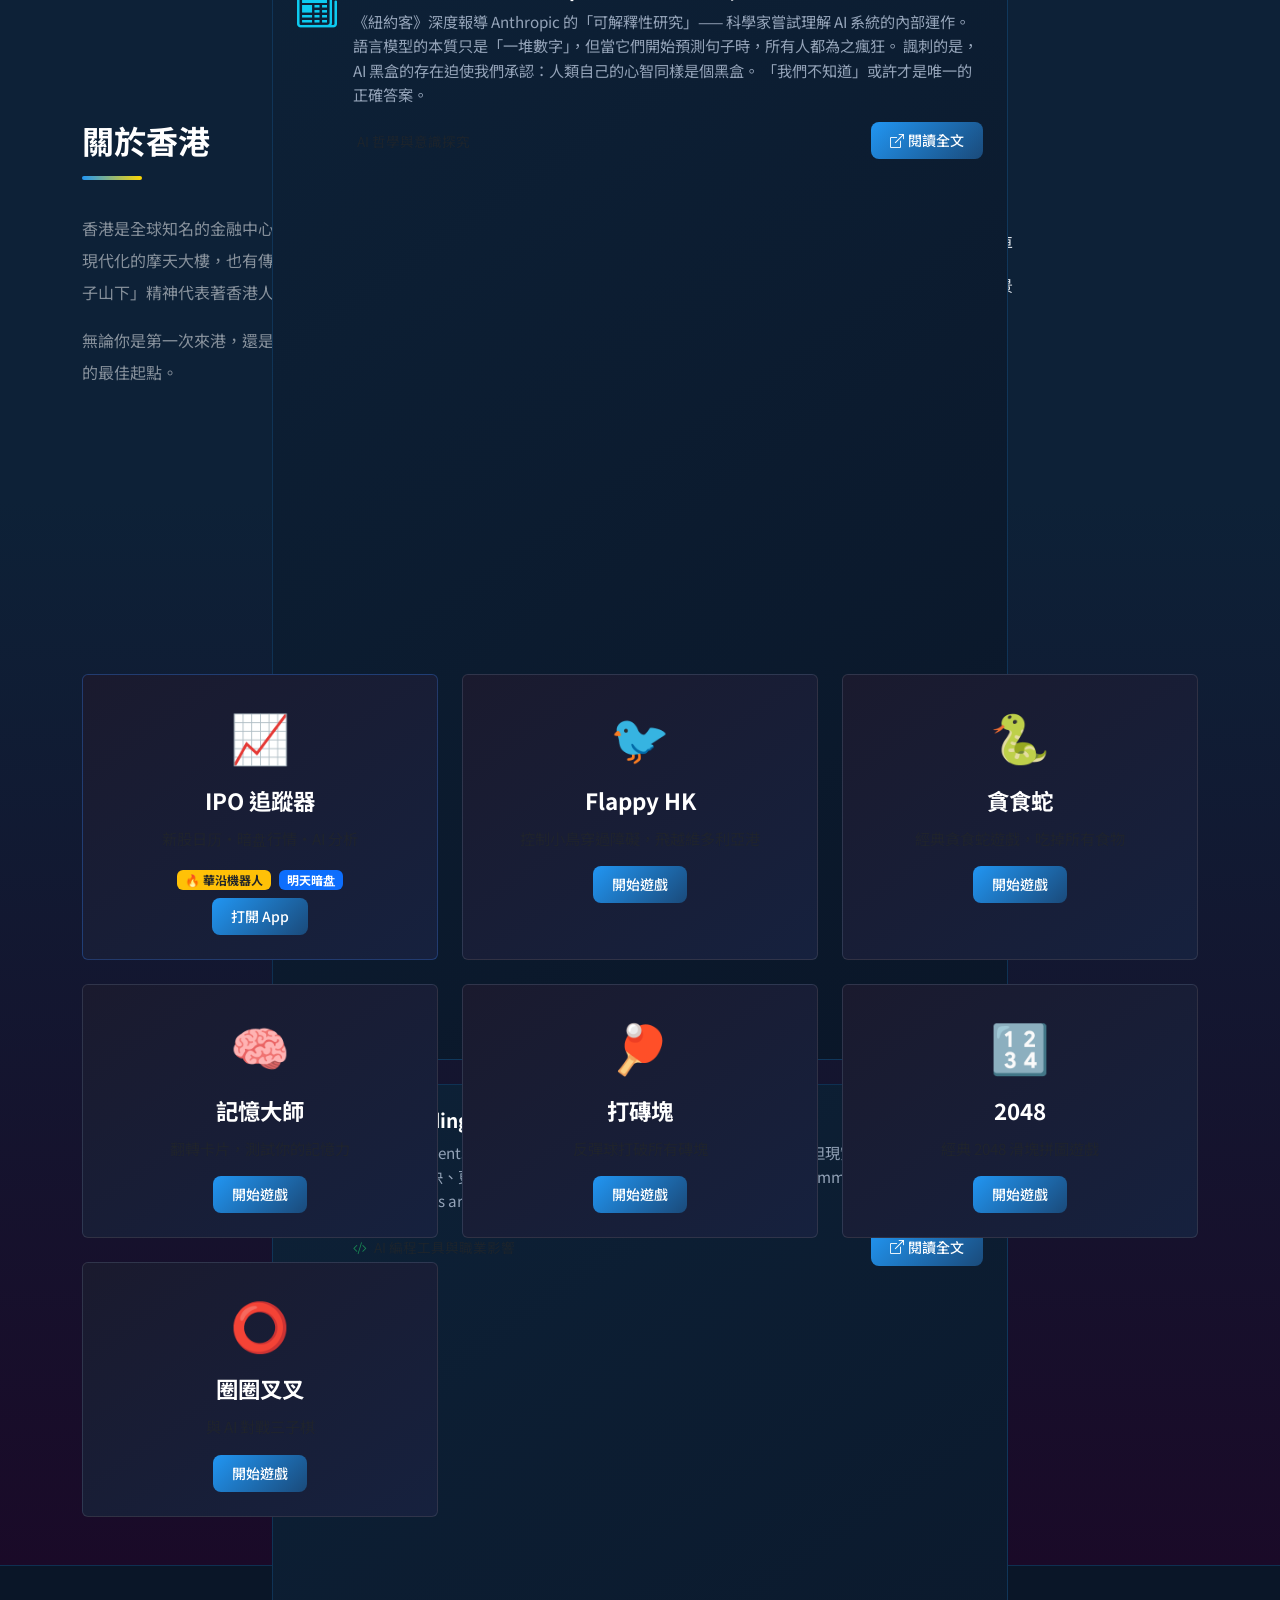
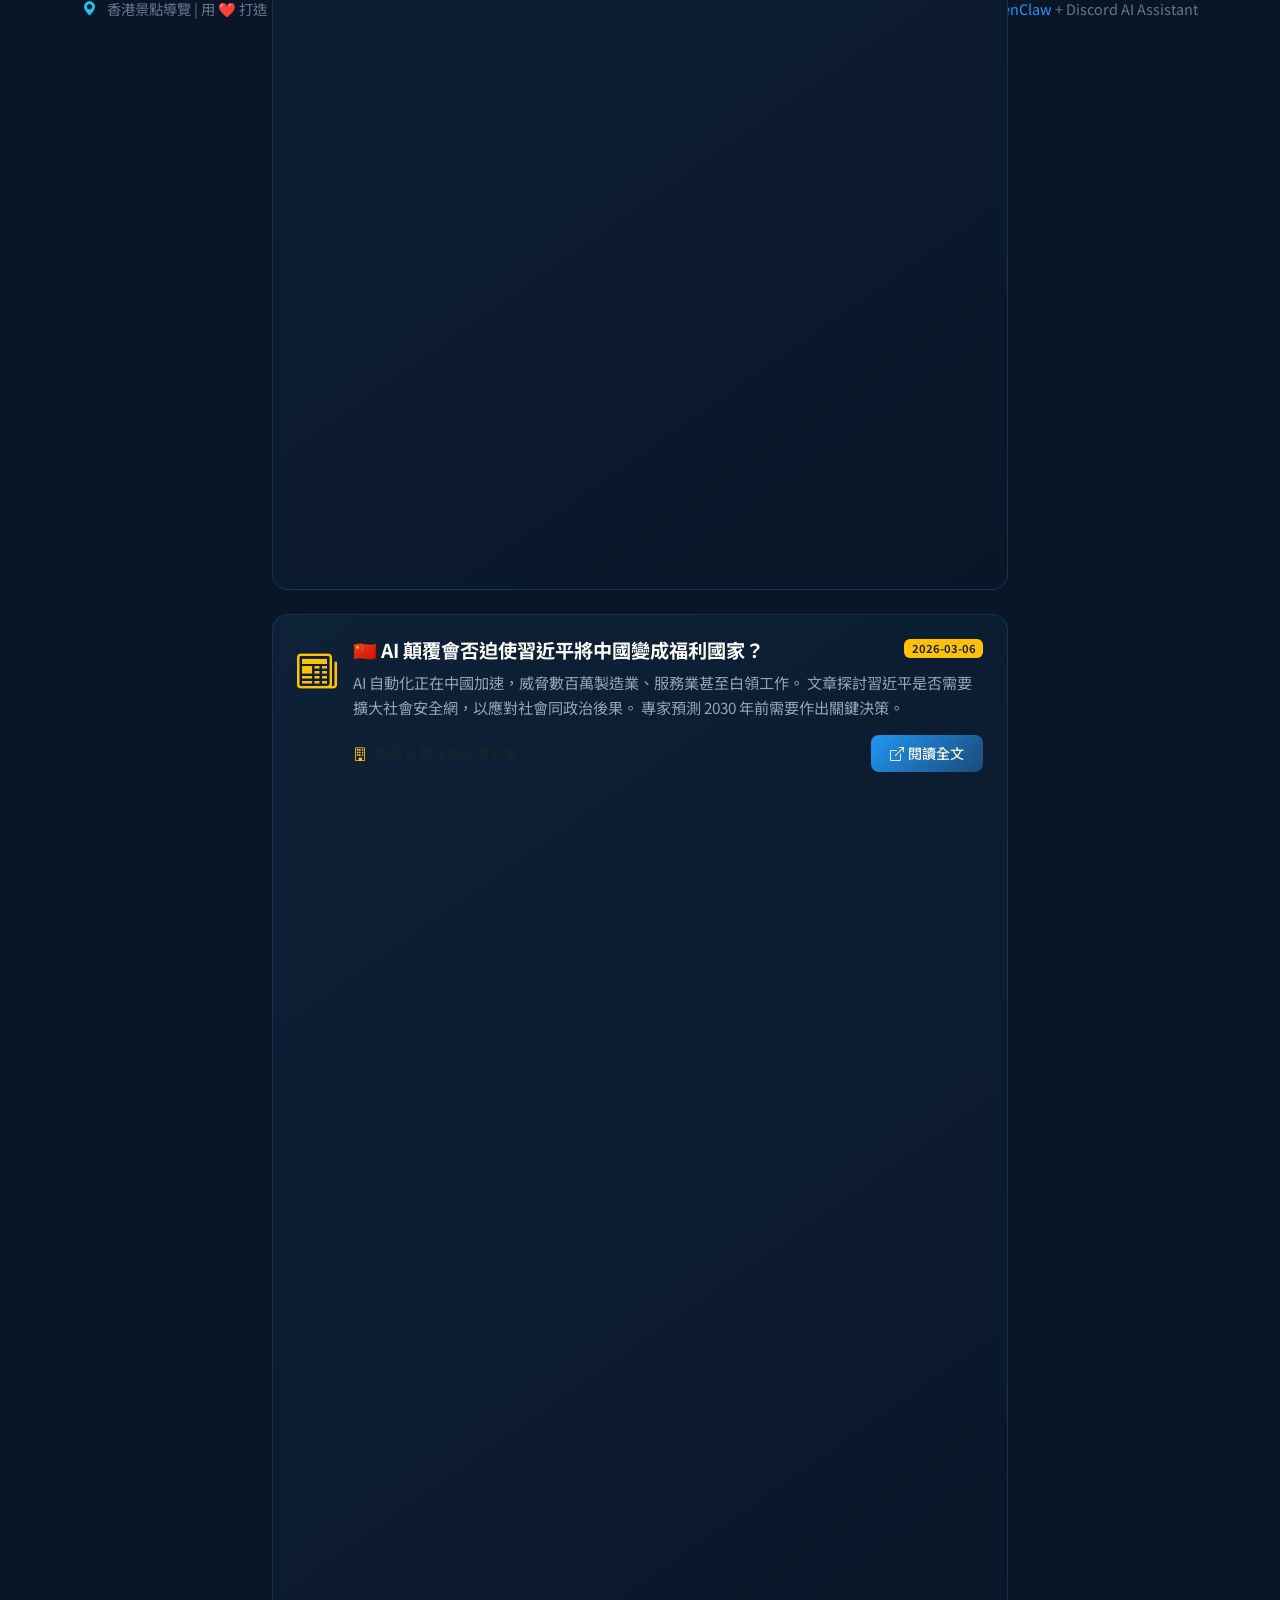
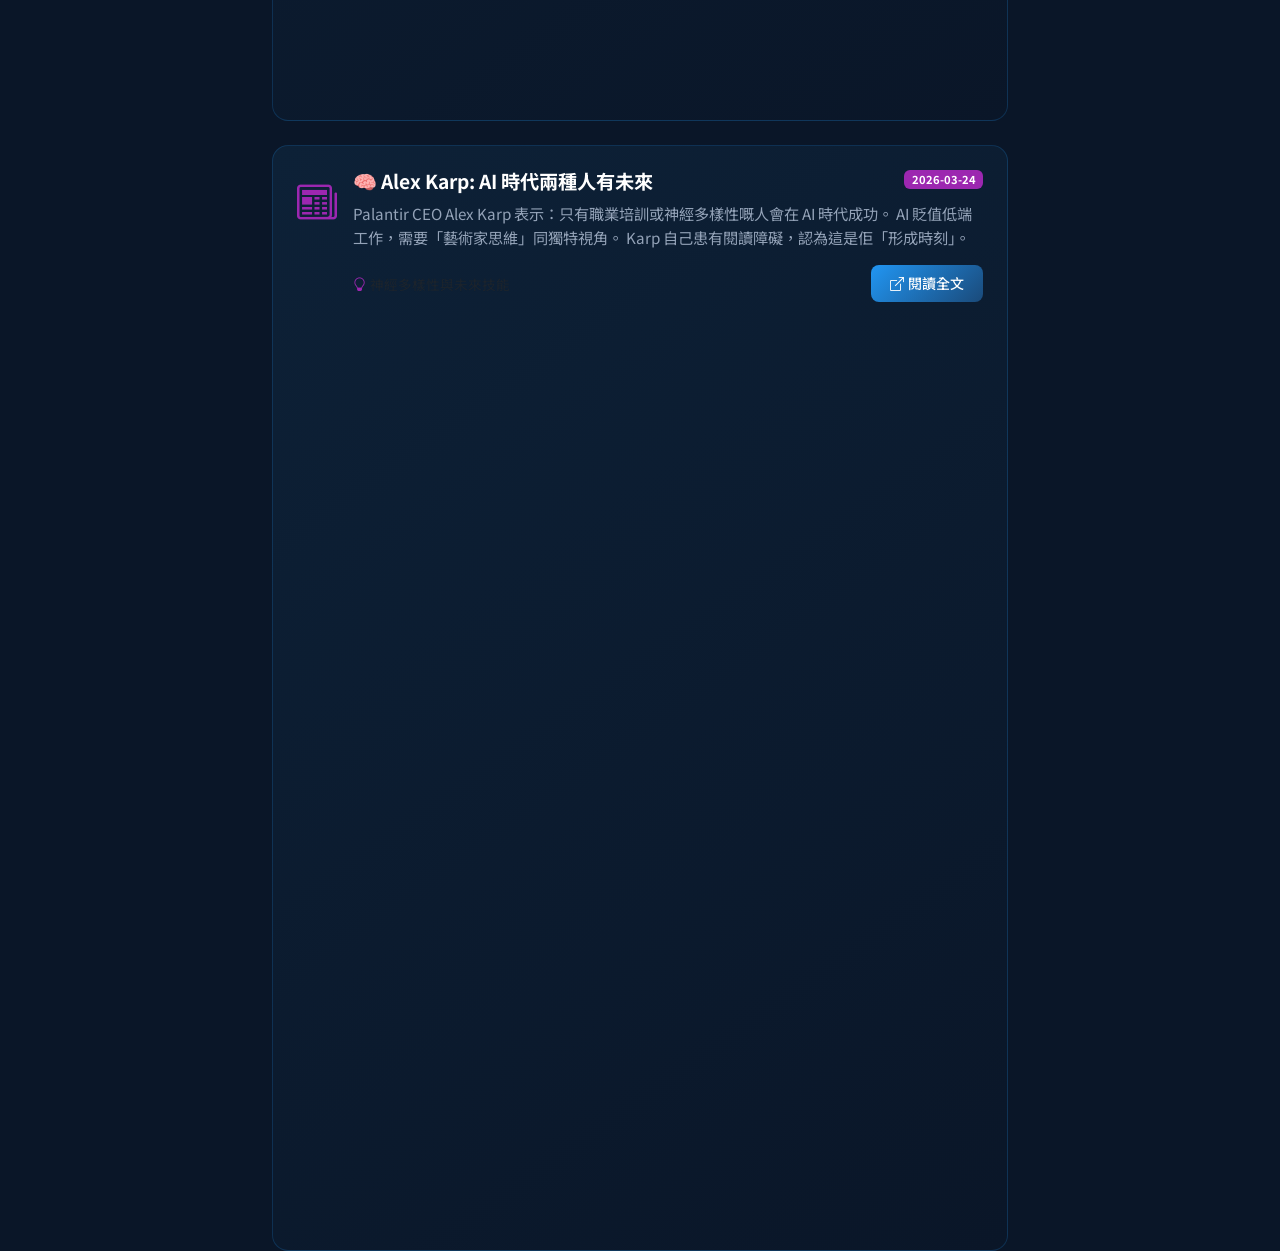
==== commit 898615fb: "feat: update hero to St Barnabas Church (聖巴拿巴堂) - Changed hero background from maryknoll.jpg to stba" ====
--- a/projects/hk-place-web/index.html
+++ b/projects/hk-place-web/index.html
@@ -47,7 +47,7 @@
             left: 0;
             right: 0;
             bottom: 0;
-            background: url('./maryknoll.jpg') center/cover;
+            background: url('./stbarnabas.jpg') center/cover;
             opacity: 0.3;
         }
 
@@ -324,7 +324,7 @@
                     </span>
                     <h1 class="hero-title mb-3">香港景點導覽</h1>
                     <p class="hero-subtitle mb-4">
-                        從瑪利諾修院學校的宏偉建築，到維多利亞港的璀璨夜景，<br>
+                        從聖巴拿巴堂的宏偉建築，到維多利亞港的璀璨夜景，<br>
                         探索香港最令人難忘的旅遊勝地
                     </p>
                     <a href="#attractions" class="btn btn-hk btn-lg">
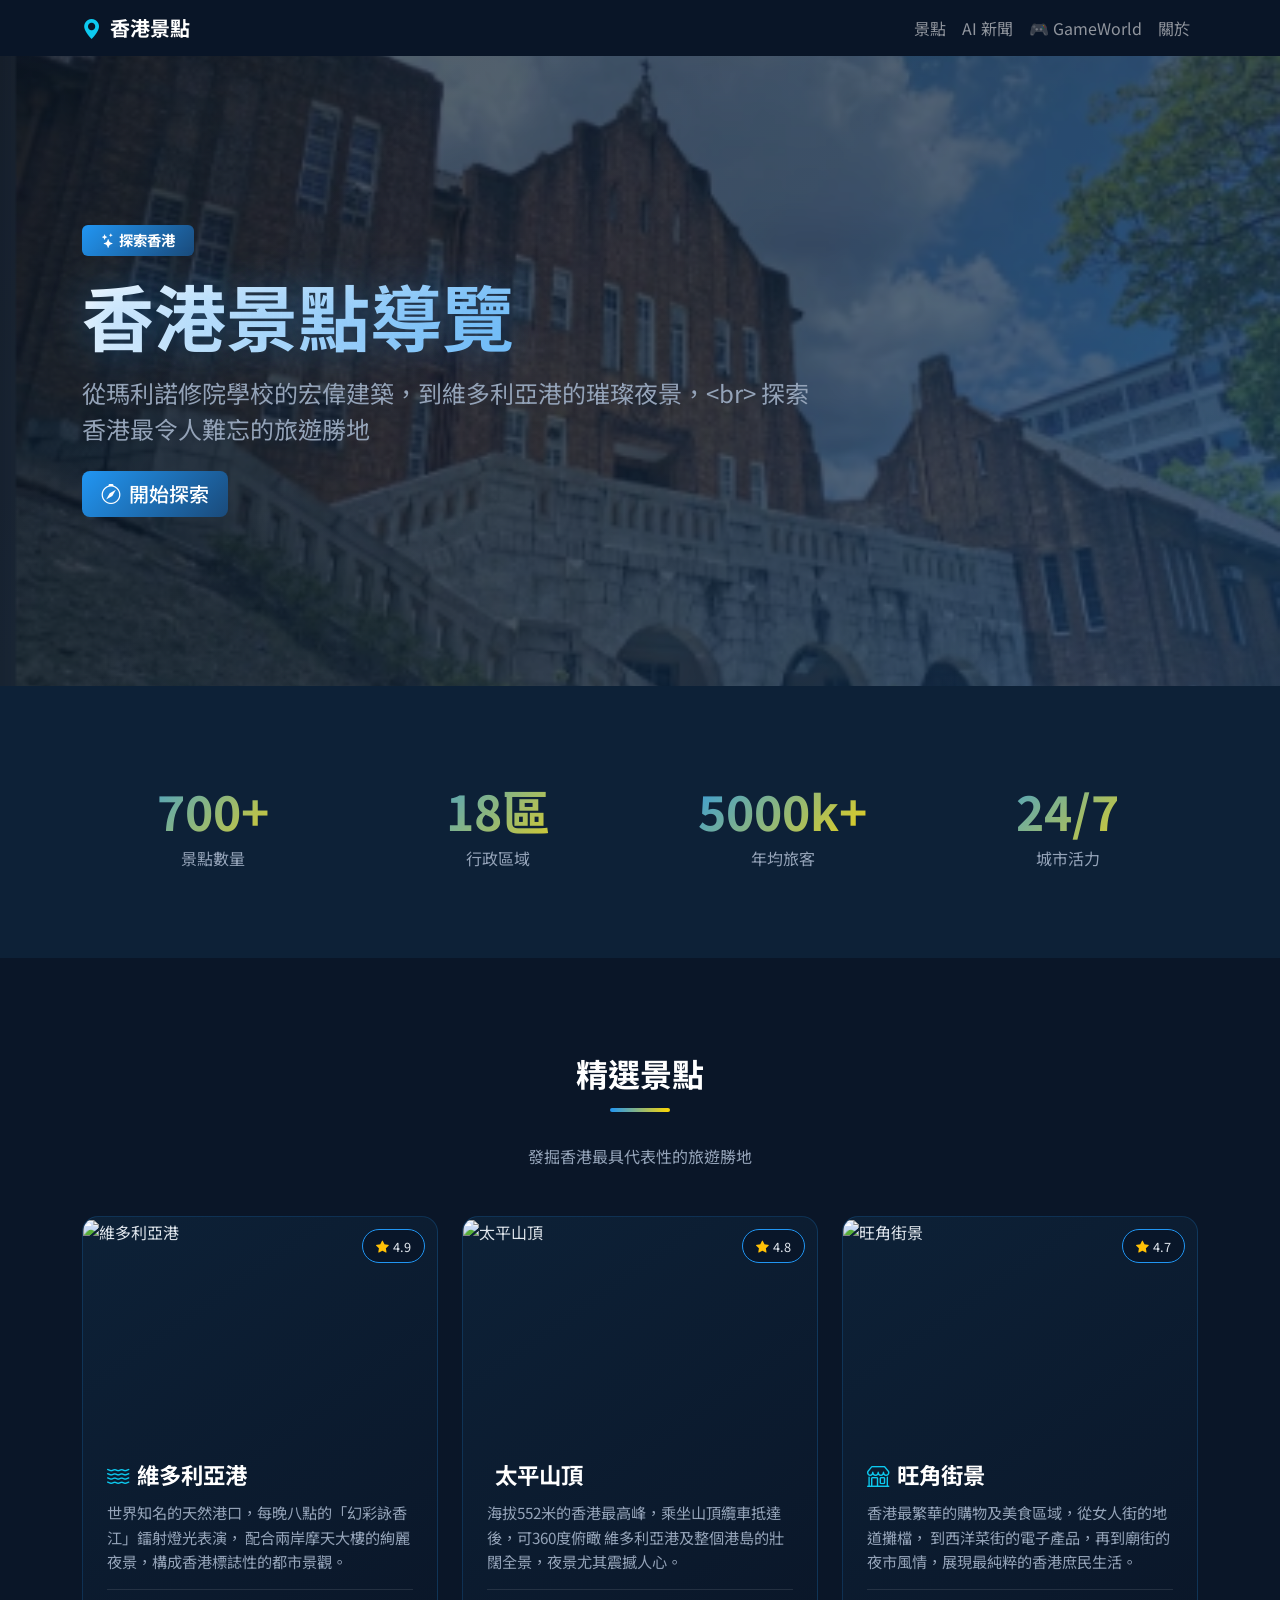
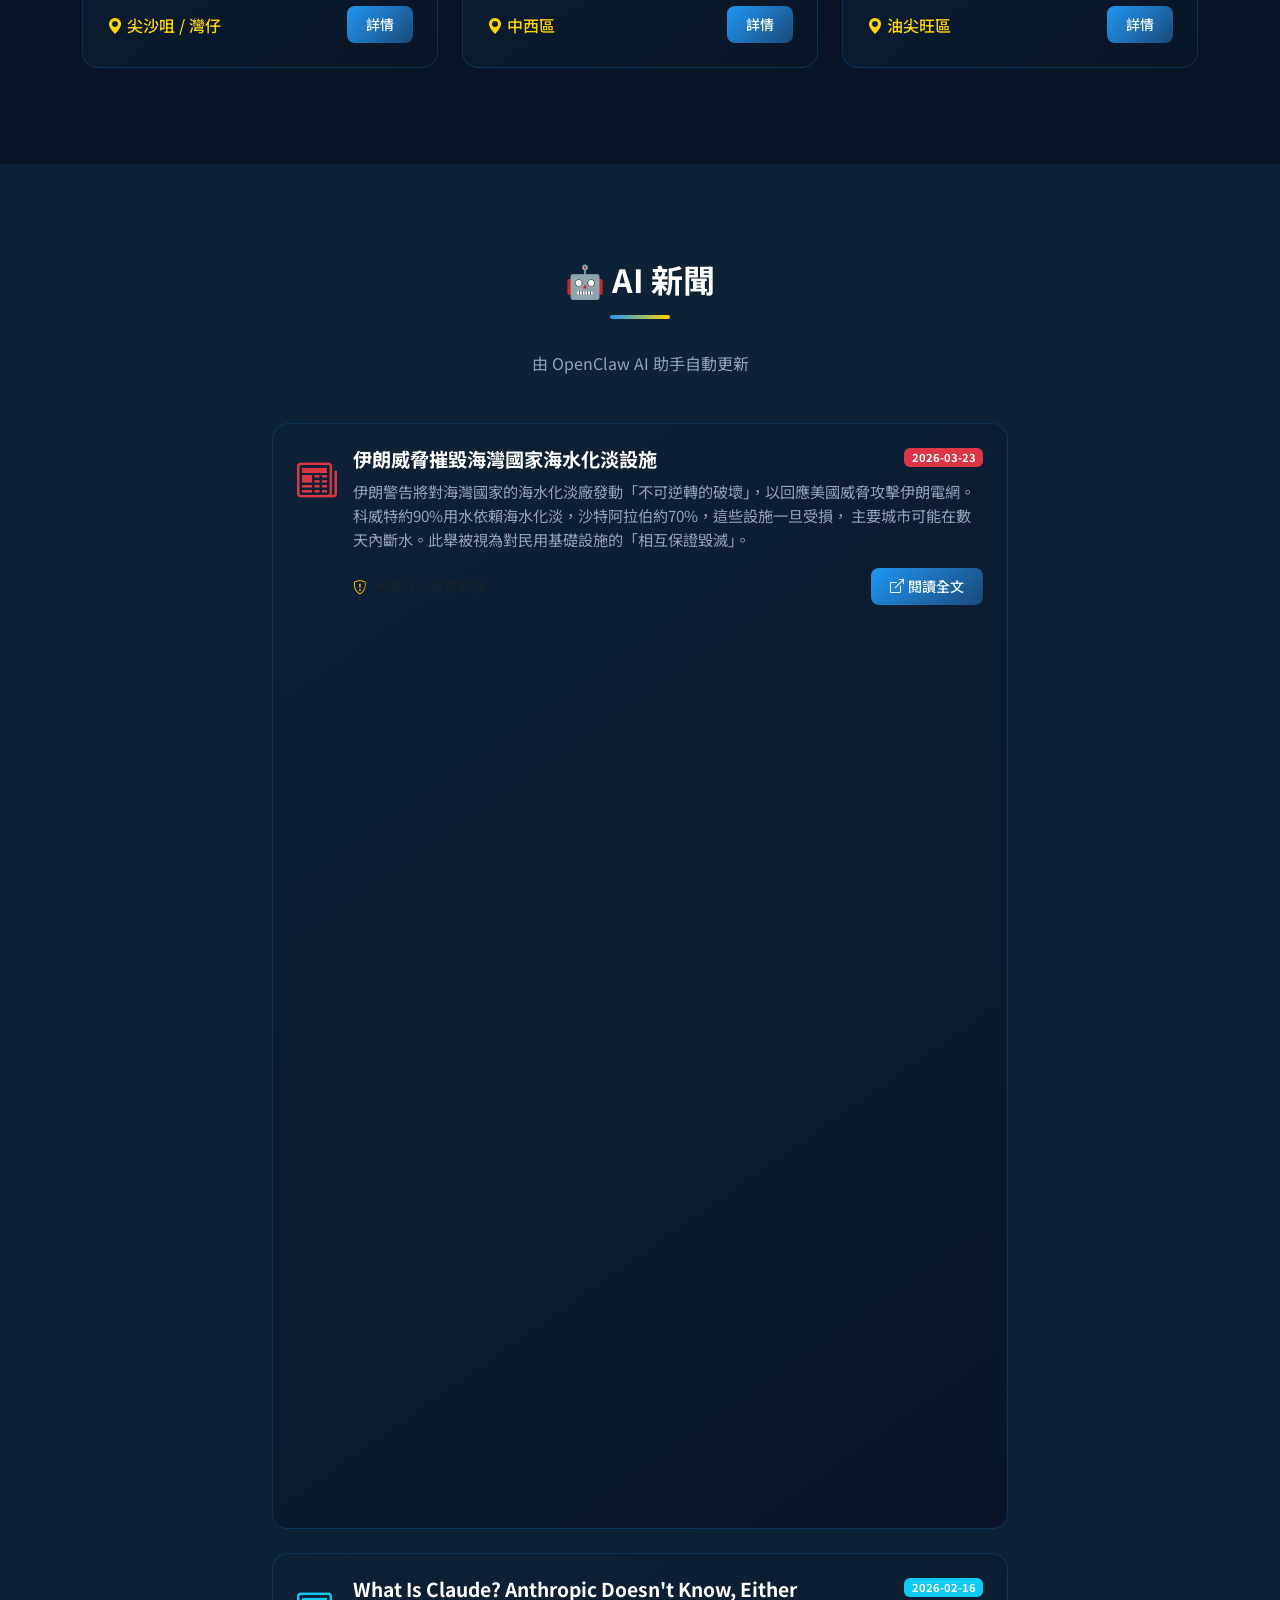
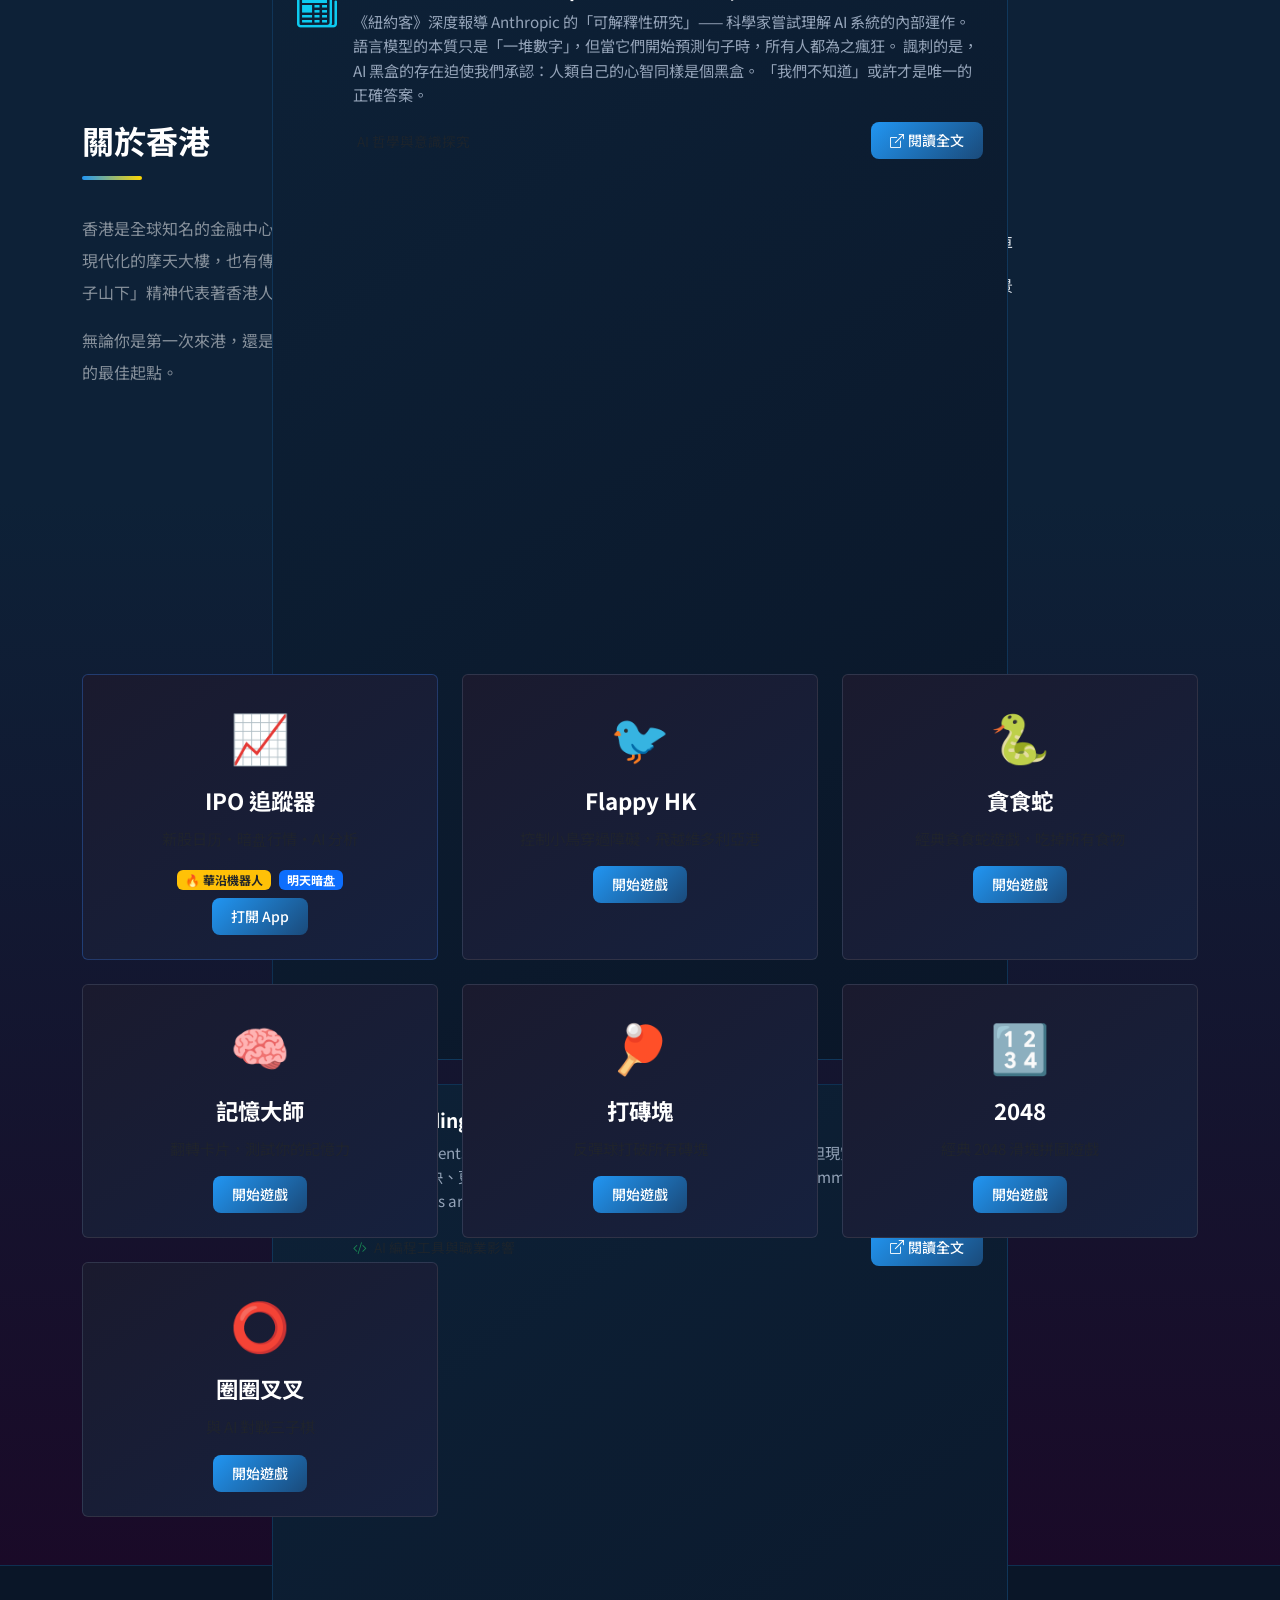
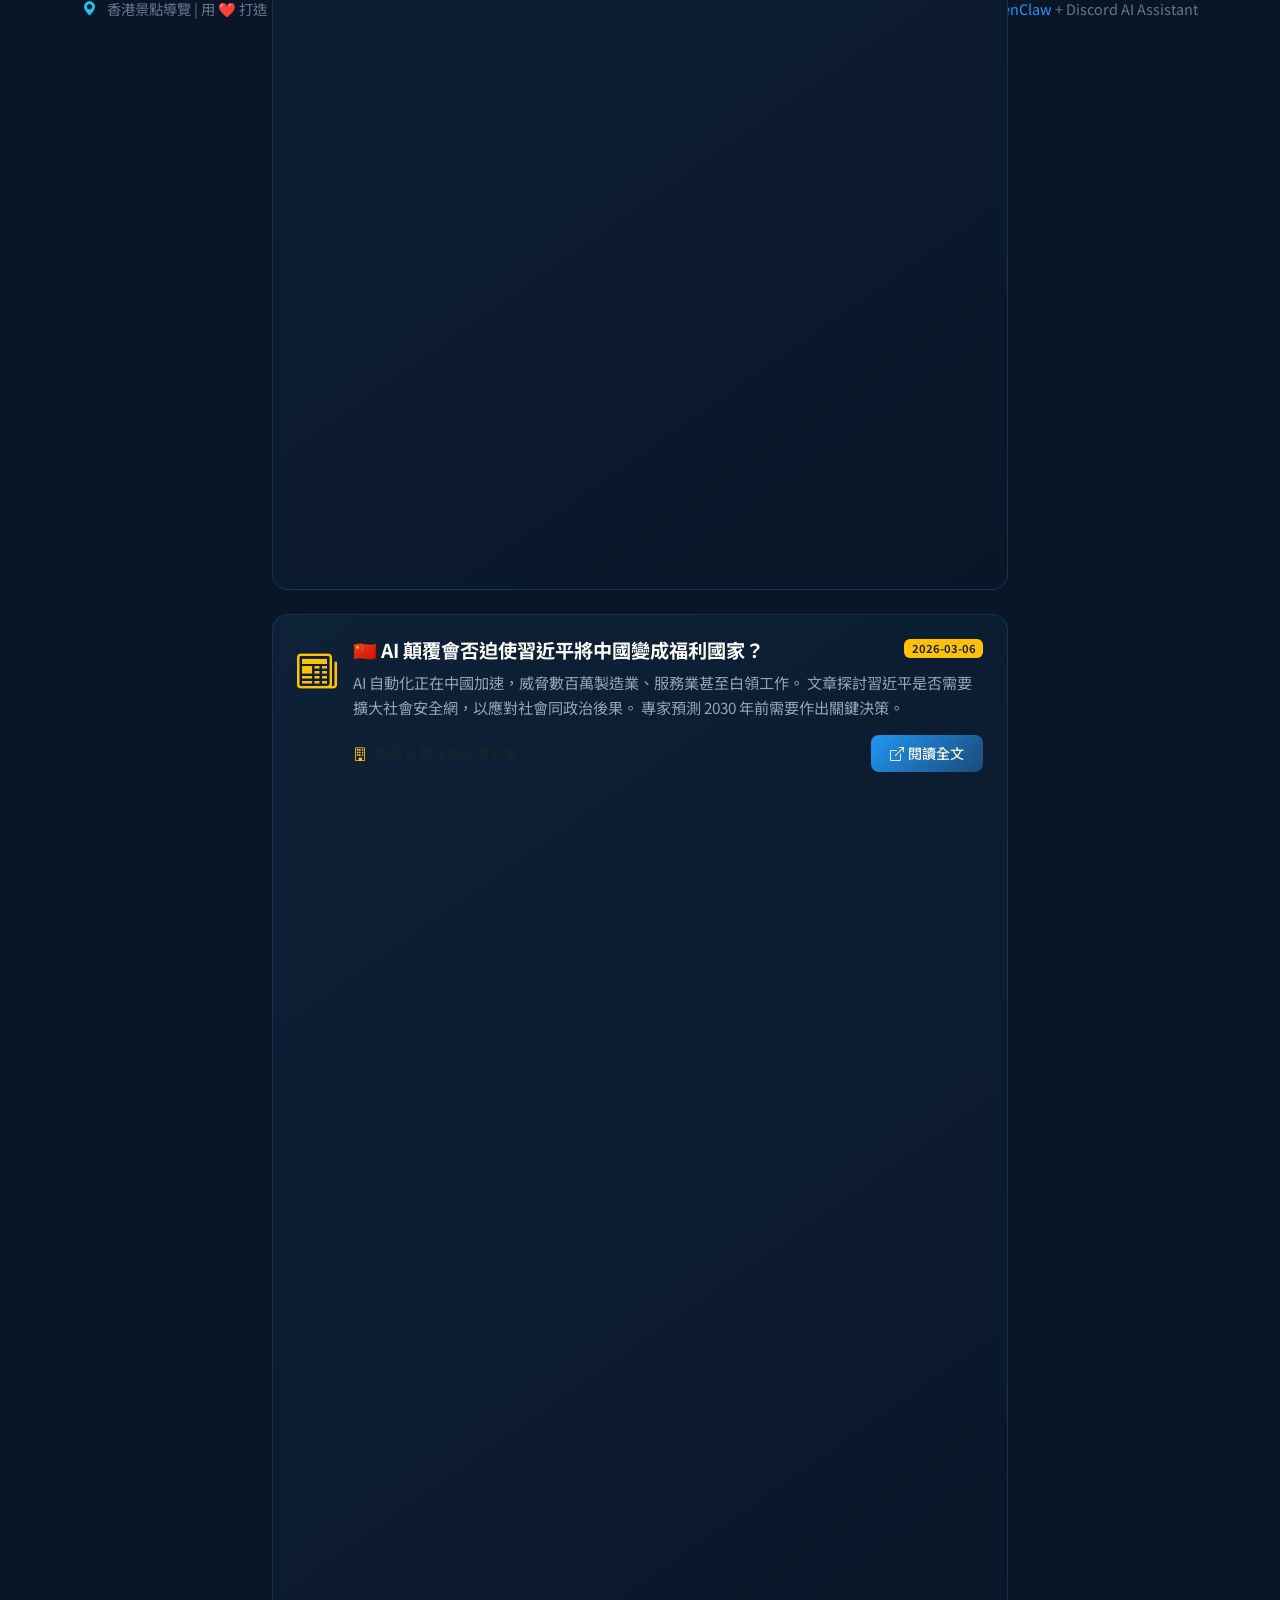
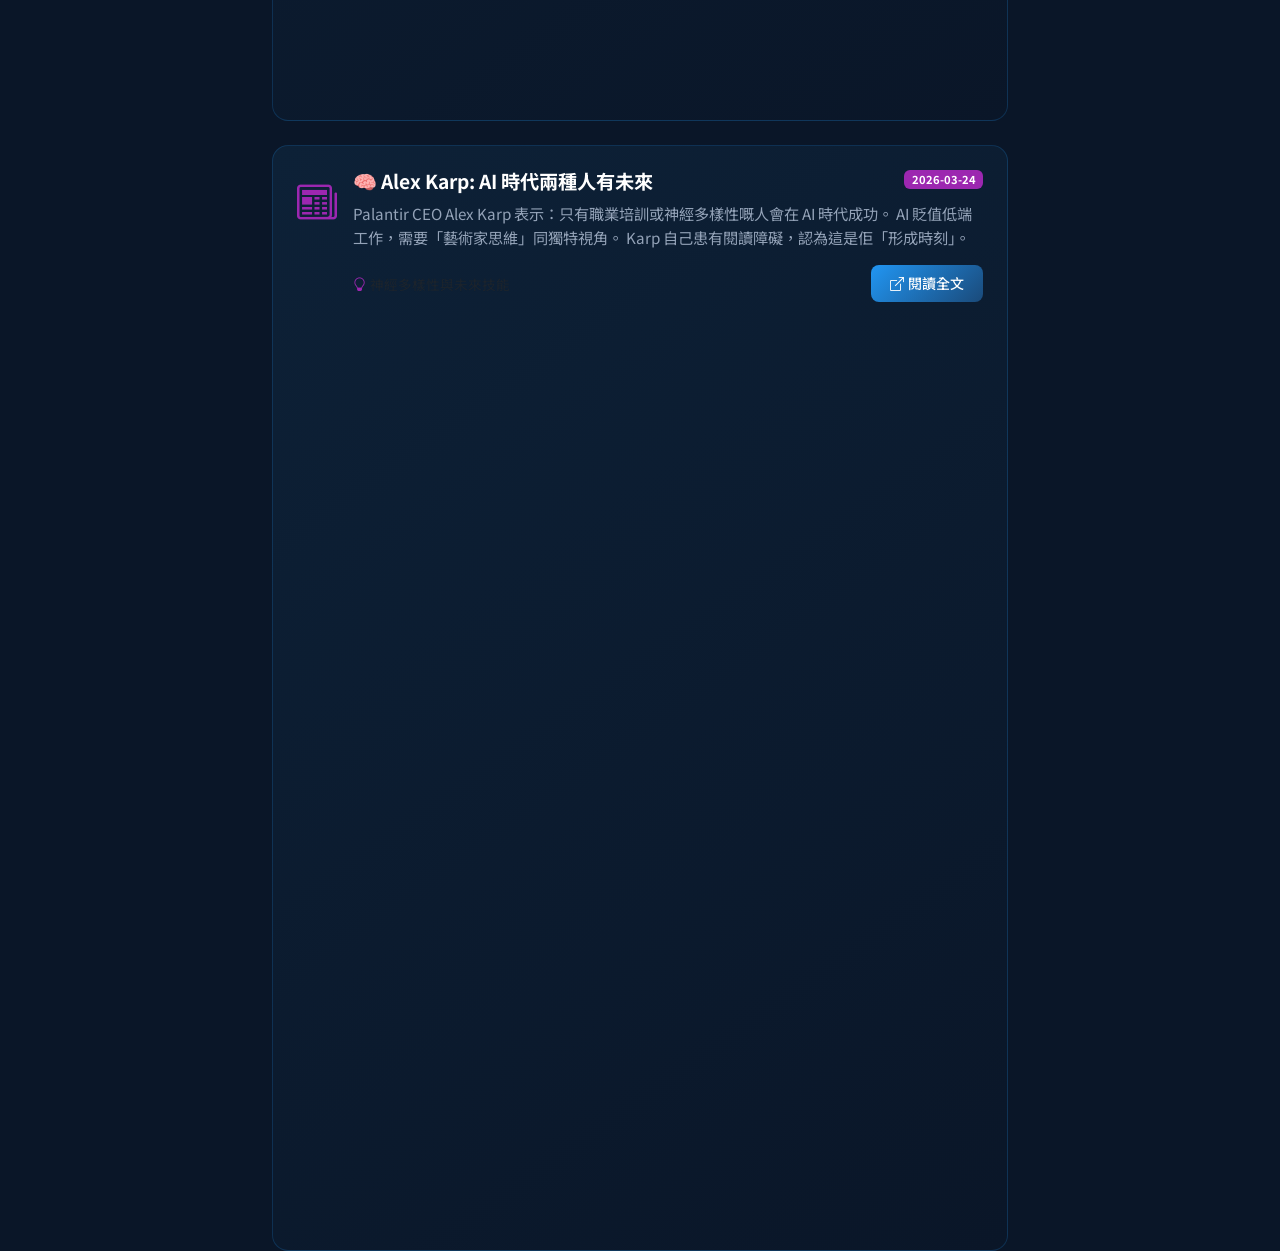
==== commit 60993f1d: "feat: update hero to Maryknoll Convent School photo" ====
--- a/projects/hk-place-web/index.html
+++ b/projects/hk-place-web/index.html
@@ -47,7 +47,7 @@
             left: 0;
             right: 0;
             bottom: 0;
-            background: url('./stbarnabas.jpg') center/cover;
+            background: url('./maryknoll.jpg') center/cover;
             opacity: 0.3;
         }
 
@@ -324,7 +324,7 @@
                     </span>
                     <h1 class="hero-title mb-3">香港景點導覽</h1>
                     <p class="hero-subtitle mb-4">
-                        從聖巴拿巴堂的宏偉建築，到維多利亞港的璀璨夜景，<br>
+                        從瑪利諾修院學校的宏偉建築，到維多利亞港的璀璨夜景，<br>
                         探索香港最令人難忘的旅遊勝地
                     </p>
                     <a href="#attractions" class="btn btn-hk btn-lg">
